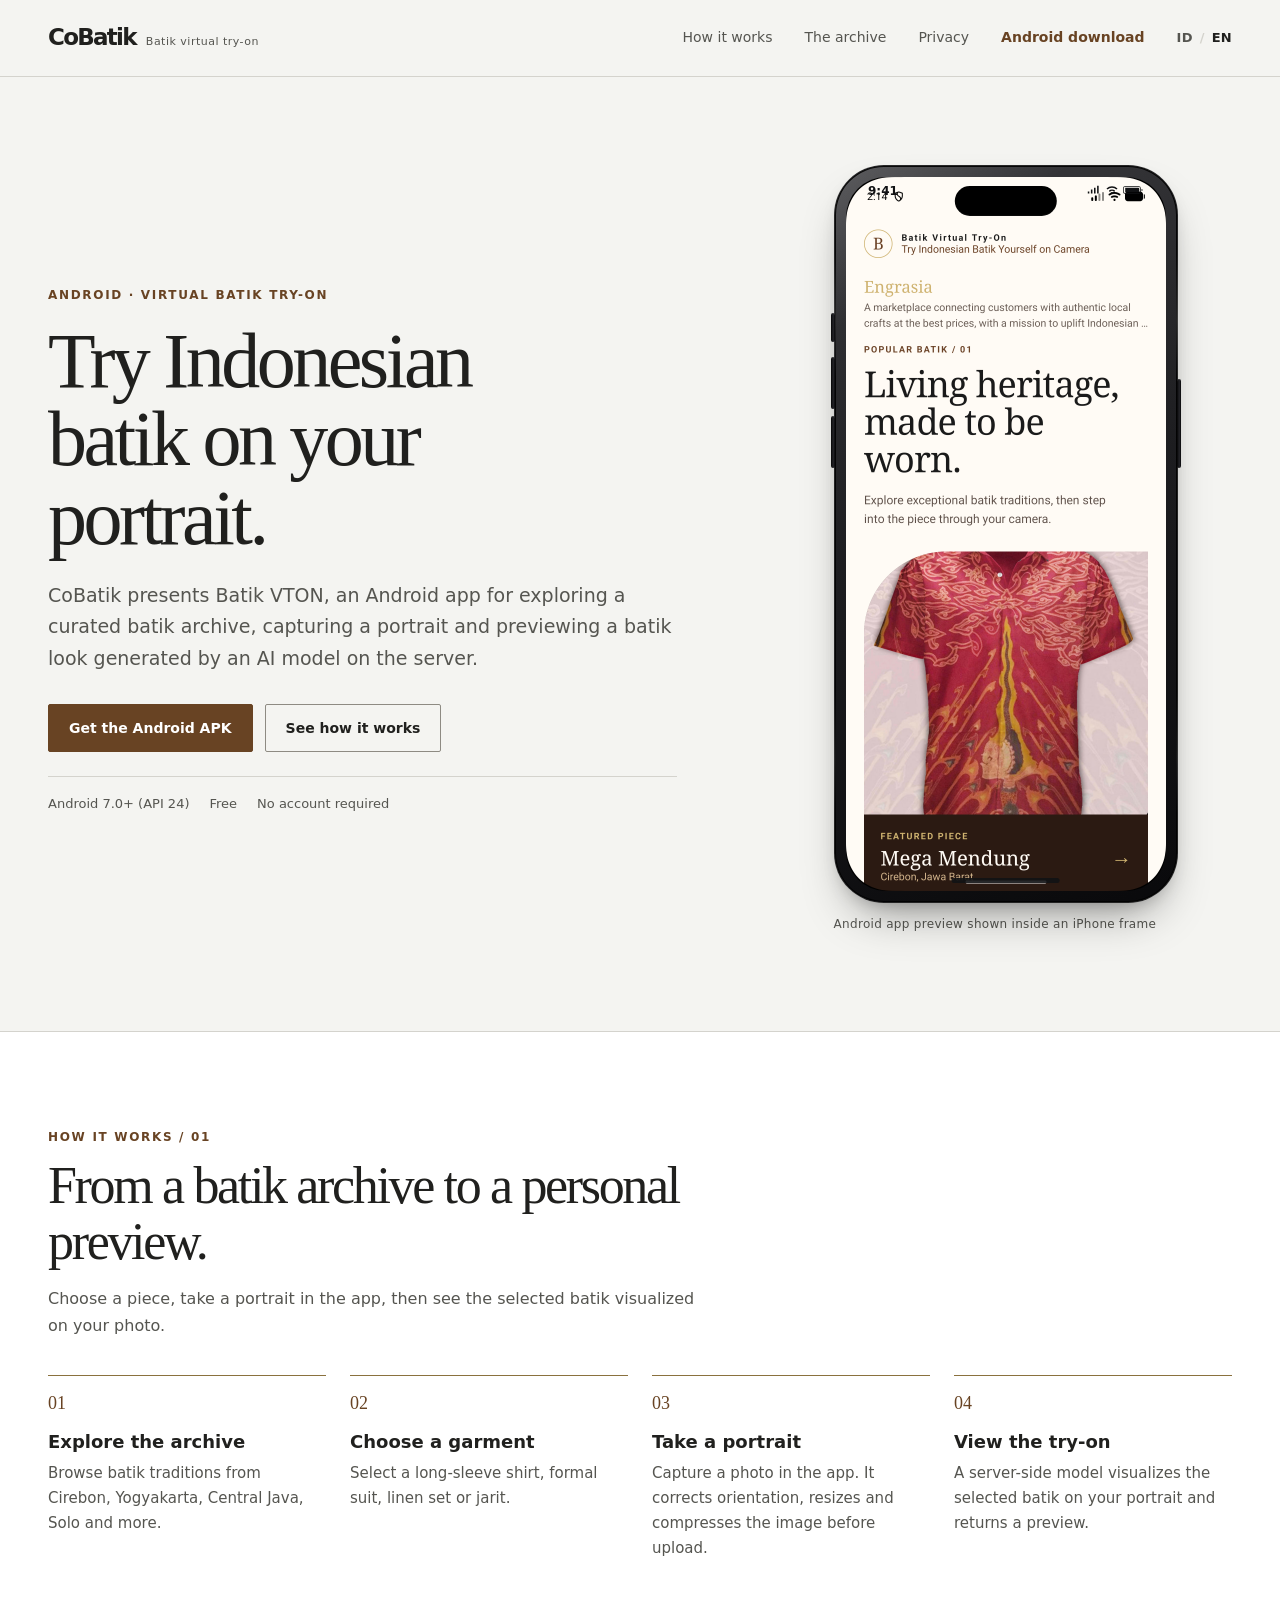
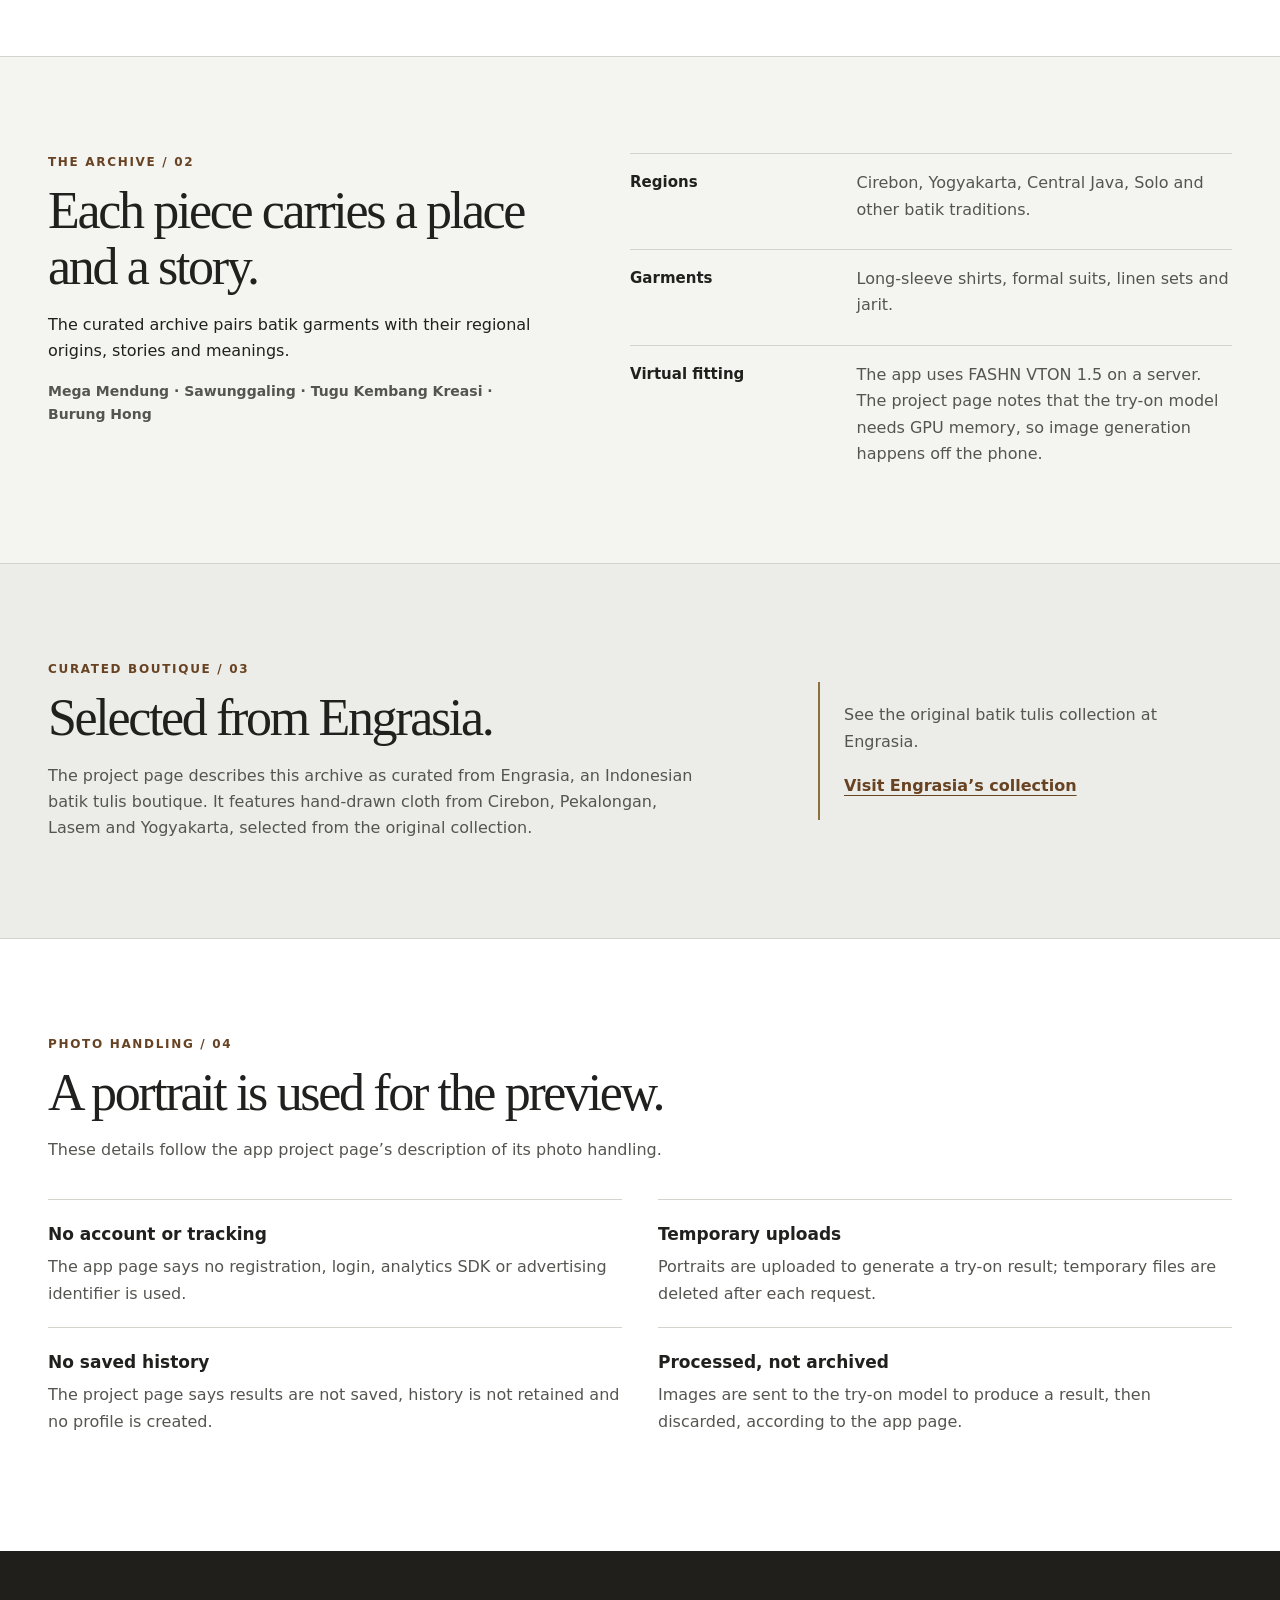
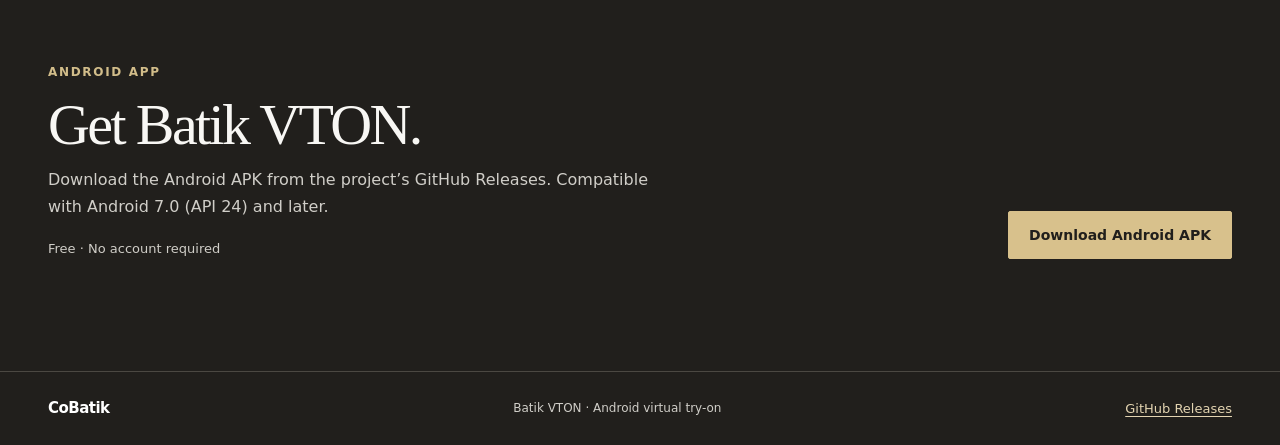
==== en/index.html @ 4b697bf9 "Add SEO foundation and bilingual pages, Bahasa Indonesia default - Bahasa Indonesia at / (default, x" ====
<!DOCTYPE html>
<html lang="en">
<head>
  <meta charset="utf-8">
  <meta name="viewport" content="width=device-width, initial-scale=1">
  <meta name="theme-color" content="#f4f4f1">
  <title>CoBatik — Virtual Batik Try-On for Android</title>
  <meta name="description" content="CoBatik presents Batik VTON, a free Android app for virtual batik try-on. Explore a curated Indonesian batik archive and preview a batik look on your portrait.">
  <meta name="robots" content="index, follow, max-image-preview:large">
  <link rel="canonical" href="https://cobatik.dream-team.works/en/">
  <link rel="alternate" hreflang="id" href="https://cobatik.dream-team.works/">
  <link rel="alternate" hreflang="en" href="https://cobatik.dream-team.works/en/">
  <link rel="alternate" hreflang="x-default" href="https://cobatik.dream-team.works/">
  <link rel="icon" type="image/svg+xml" href="/assets/favicon.svg">
  <link rel="icon" type="image/png" sizes="32x32" href="/assets/favicon-32.png">
  <link rel="apple-touch-icon" href="/assets/apple-touch-icon.png">
  <meta property="og:type" content="website">
  <meta property="og:site_name" content="CoBatik">
  <meta property="og:locale" content="en_US">
  <meta property="og:locale:alternate" content="id_ID">
  <meta property="og:url" content="https://cobatik.dream-team.works/en/">
  <meta property="og:title" content="CoBatik — Virtual Batik Try-On for Android">
  <meta property="og:description" content="CoBatik presents Batik VTON, a free Android app for virtual batik try-on. Explore a curated Indonesian batik archive and preview a batik look on your portrait.">
  <meta property="og:image" content="https://cobatik.dream-team.works/assets/og-cover.png">
  <meta property="og:image:width" content="1200">
  <meta property="og:image:height" content="630">
  <meta property="og:image:alt" content="CoBatik — virtual batik try-on for Android">
  <meta name="twitter:card" content="summary_large_image">
  <meta name="twitter:title" content="CoBatik — Virtual Batik Try-On for Android">
  <meta name="twitter:description" content="CoBatik presents Batik VTON, a free Android app for virtual batik try-on. Explore a curated Indonesian batik archive and preview a batik look on your portrait.">
  <meta name="twitter:image" content="https://cobatik.dream-team.works/assets/og-cover.png">
  <meta name="twitter:image:alt" content="CoBatik — virtual batik try-on for Android">
  <script type="application/ld+json">
  {
    "@context": "https://schema.org",
    "@graph": [
      {
        "@type": "WebSite",
        "@id": "https://cobatik.dream-team.works/#website",
        "url": "https://cobatik.dream-team.works/",
        "name": "CoBatik",
        "description": "CoBatik presents Batik VTON, an Android app for virtual batik try-on.",
        "inLanguage": "en"
      },
      {
        "@type": "MobileApplication",
        "@id": "https://cobatik.dream-team.works/#app",
        "name": "Batik VTON",
        "alternateName": "CoBatik",
        "description": "Free Android app for virtual batik try-on: explore a curated Indonesian batik archive, take a portrait and preview your look.",
        "operatingSystem": "Android 7.0+",
        "applicationCategory": "ShoppingApplication",
        "inLanguage": ["id", "en"],
        "downloadUrl": "https://github.com/DaniZakaria63/batik-vton-mobile/releases",
        "installUrl": "https://github.com/DaniZakaria63/batik-vton-mobile/releases",
        "sameAs": ["https://github.com/DaniZakaria63/batik-vton-mobile"],
        "screenshot": "https://cobatik.dream-team.works/assets/app-preview.png",
        "offers": { "@type": "Offer", "price": "0", "priceCurrency": "IDR" }
      }
    ]
  }
  </script>
  <style>
    :root {
      color-scheme: light;
      --paper: #f4f4f1;
      --surface: #ffffff;
      --soft: #ecece8;
      --ink: #20201e;
      --muted: #555550;
      --line: #d4d3cd;
      --brown: #684323;
      --brown-dark: #4c2d16;
      --gold: #8a713e;
      --night: #211f1c;
      --night-muted: #d0cec8;
      --content: 1200px;
      --gutter: clamp(20px, 4vw, 48px);
      --space-section: clamp(56px, 8vw, 96px);
      --ease: 180ms ease-out;
      --sans: system-ui, -apple-system, BlinkMacSystemFont, "Segoe UI", sans-serif;
      --display: "Iowan Old Style", "Palatino Linotype", "Book Antiqua", Georgia, serif;
      --device-frame-mid: #1d1d20;
      --device-screen: #f7f7f8;
      --device-system: #111214;
    }

    *, *::before, *::after { box-sizing: border-box; }
    html { scroll-behavior: smooth; scroll-padding-top: 88px; }
    body {
      margin: 0;
      color: var(--ink);
      background: var(--paper);
      font: 16px/1.65 var(--sans);
      -webkit-font-smoothing: antialiased;
      text-rendering: optimizeLegibility;
    }
    img { display: block; max-width: 100%; height: auto; }
    a { color: inherit; }
    button { color: inherit; font: inherit; }
    a:focus-visible, button:focus-visible {
      outline: 3px solid var(--gold);
      outline-offset: 4px;
    }
    ::selection { color: #fff; background: var(--brown); }
    .wrap { width: min(100% - (var(--gutter) * 2), var(--content)); margin-inline: auto; }
    .display { font-family: var(--display); font-weight: 500; letter-spacing: -.045em; }
    .eyebrow {
      margin: 0;
      color: var(--brown);
      font-size: 12px;
      font-weight: 700;
      letter-spacing: .14em;
      line-height: 1.5;
      text-transform: uppercase;
    }
    .skip-link {
      position: fixed;
      z-index: 100;
      top: 8px;
      left: 8px;
      padding: 12px 16px;
      transform: translateY(-150%);
      color: #fff;
      background: var(--ink);
    }
    .skip-link:focus { transform: translateY(0); }

    .site-header {
      position: sticky;
      z-index: 20;
      top: 0;
      border-bottom: 1px solid var(--line);
      background: var(--paper);
    }
    .header-inner {
      min-height: 76px;
      display: flex;
      align-items: center;
      justify-content: space-between;
      gap: 28px;
    }
    .brand {
      display: inline-flex;
      align-items: baseline;
      gap: 10px;
      color: var(--ink);
      text-decoration: none;
      white-space: nowrap;
    }
    .brand-name { font-size: 23px; font-weight: 720; letter-spacing: -.075em; }
    .brand-note { color: var(--muted); font-size: 11px; letter-spacing: .045em; }
    .header-right { display: flex; align-items: center; gap: clamp(18px, 2.5vw, 34px); }
    .header-actions { display: flex; align-items: center; gap: 16px; }
    .lang-switch {
      display: inline-flex;
      align-items: center;
      gap: 7px;
      font-size: 13px;
      font-weight: 650;
      letter-spacing: .02em;
    }
    .lang-switch a { color: var(--muted); text-decoration: none; transition: color var(--ease); }
    .lang-switch a:hover { color: var(--brown-dark); }
    .lang-switch a[aria-current="page"] { color: var(--ink); }
    .lang-switch .lang-sep { color: var(--line); }
    .site-nav { display: flex; align-items: center; gap: clamp(18px, 2.5vw, 34px); }
    .site-nav a {
      color: var(--muted);
      font-size: 14px;
      text-decoration: none;
      transition: color var(--ease);
    }
    .site-nav a:hover { color: var(--brown-dark); }
    .site-nav a.nav-download { color: var(--brown); font-weight: 700; }
    .menu-toggle {
      display: none;
      width: 44px;
      height: 44px;
      align-items: center;
      justify-content: center;
      border: 1px solid var(--line);
      background: transparent;
      cursor: pointer;
    }
    .menu-glyph { display: grid; gap: 5px; }
    .menu-glyph span { display: block; width: 20px; height: 2px; background: currentColor; }

    .hero { padding-block: clamp(48px, 7vw, 88px) var(--space-section); }
    .hero-grid {
      display: grid;
      grid-template-columns: minmax(0, 1fr) minmax(260px, .72fr);
      align-items: center;
      gap: clamp(48px, 8vw, 112px);
    }
    .hero-copy { max-width: 650px; }
    .hero h1 {
      max-width: 13ch;
      margin: 18px 0 22px;
      font-size: clamp(44px, 6.4vw, 78px);
      line-height: 1.01;
    }
    .hero-lead {
      max-width: 58ch;
      margin: 0;
      color: var(--muted);
      font-size: clamp(17px, 1.5vw, 19px);
      line-height: 1.65;
    }
    .hero-actions { display: flex; flex-wrap: wrap; gap: 12px; margin-top: 30px; }
    .button {
      min-height: 48px;
      display: inline-flex;
      align-items: center;
      justify-content: center;
      padding: 12px 20px;
      border: 1px solid var(--brown);
      border-radius: 2px;
      color: #fff;
      background: var(--brown);
      font-size: 14px;
      font-weight: 680;
      line-height: 1.3;
      text-align: center;
      text-decoration: none;
      transition: color var(--ease), background var(--ease), border-color var(--ease);
    }
    .button:hover { border-color: var(--brown-dark); background: var(--brown-dark); }
    .button-secondary { color: var(--ink); background: transparent; border-color: #8e8b83; }
    .button-secondary:hover { color: #fff; border-color: var(--ink); background: var(--ink); }
    .app-facts {
      display: flex;
      flex-wrap: wrap;
      gap: 8px 20px;
      margin: 24px 0 0;
      padding: 16px 0 0;
      border-top: 1px solid var(--line);
      color: var(--muted);
      font-size: 13px;
      list-style: none;
    }
    .app-facts li { white-space: nowrap; }
    .app-figure { width: min(100%, 344px); justify-self: center; margin: 0; }
    .preview-device {
      position: relative;
      isolation: isolate;
      width: min(100%, 344px);
      aspect-ratio: 344 / 738;
      margin-inline: auto;
      border-radius: clamp(38px, 13.5vw, 50px);
      background:
        linear-gradient(145deg, rgba(255,255,255,.18), transparent 17%),
        linear-gradient(160deg, #3a3a3d 0%, var(--device-frame-mid) 47%, #09090b 100%);
      box-shadow:
        inset 0 0 0 1px rgba(255,255,255,.13),
        inset 0 0 0 2px rgba(0,0,0,.9),
        0 24px 48px -18px rgba(0,0,0,.42),
        0 8px 20px -10px rgba(0,0,0,.28);
    }
    .preview-device::before,
    .preview-device::after {
      content: "";
      position: absolute;
      z-index: 2;
      top: 12%;
      bottom: 12%;
      width: 3px;
      border-radius: 3px;
      background: linear-gradient(to bottom, transparent, rgba(255,255,255,.13) 12%, transparent 22%, transparent 78%, rgba(255,255,255,.08) 90%, transparent);
      pointer-events: none;
    }
    .preview-device::before { left: -1px; }
    .preview-device::after { right: -1px; }
    .preview-hardware-button {
      position: absolute;
      z-index: 3;
      width: 4px;
      border-radius: 3px;
      background: linear-gradient(90deg, #050506, #242428 58%, #08080a);
      box-shadow: inset 0 1px rgba(255,255,255,.08);
    }
    .preview-hardware-button.silent { left: -3px; top: 20%; height: 4%; }
    .preview-hardware-button.volume-up { left: -3px; top: 26%; height: 7.1%; }
    .preview-hardware-button.volume-down { left: -3px; top: 34%; height: 7.1%; }
    .preview-hardware-button.power { right: -3px; top: 29%; height: 12%; }
    .preview-device-screen {
      position: absolute;
      inset: 1.626% 3.488%;
      overflow: hidden;
      border-radius: clamp(30px, 11vw, 40px);
      background: var(--device-screen);
    }
    .preview-device-screen img { display: block; width: 100%; max-width: none; height: auto; }
    .preview-status-bar {
      position: absolute;
      z-index: 4;
      top: 0;
      left: 7%;
      right: 7%;
      display: flex;
      align-items: flex-start;
      justify-content: space-between;
      padding-top: 2.5%;
      color: var(--device-system);
      font-size: 12px;
      font-weight: 650;
      line-height: 1;
      pointer-events: none;
    }
    .preview-status-icons { display: inline-flex; align-items: center; gap: 4px; }
    .preview-status-icons svg { display: block; width: 14px; height: 10px; fill: currentColor; }
    .preview-status-icons .battery { width: 20px; }
    .preview-dynamic-island {
      position: absolute;
      z-index: 5;
      top: 1.2%;
      left: 50%;
      width: 32%;
      height: 4.2%;
      transform: translateX(-50%);
      border-radius: 999px;
      background: #000;
      box-shadow: inset 0 -1px 1px rgba(255,255,255,.05);
      pointer-events: none;
    }
    .preview-home-indicator {
      position: absolute;
      z-index: 5;
      left: 50%;
      bottom: 1.1%;
      width: 34%;
      height: 5px;
      transform: translateX(-50%);
      border-radius: 999px;
      background: var(--device-system);
      opacity: .9;
      pointer-events: none;
    }
    .app-figure figcaption { margin-top: 12px; color: var(--muted); font-size: 12px; letter-spacing: .025em; }

    .section { padding-block: var(--space-section); border-top: 1px solid var(--line); }
    .section-surface { background: var(--surface); }
    .section-soft { background: var(--soft); }
    .section-heading { max-width: 720px; margin-bottom: 36px; }
    .section-heading h2 {
      margin: 12px 0 0;
      font-size: clamp(32px, 4.5vw, 52px);
      line-height: 1.08;
    }
    .section-heading > p:last-child { max-width: 64ch; margin: 16px 0 0; color: var(--muted); }

    .steps {
      display: grid;
      grid-template-columns: repeat(4, minmax(0, 1fr));
      gap: 24px;
      margin: 0;
      padding: 0;
      list-style: none;
    }
    .step { min-width: 0; padding-top: 18px; border-top: 1px solid var(--gold); }
    .step-number { display: block; color: var(--brown); font: 500 18px/1 var(--display); }
    .step h3 { margin: 18px 0 8px; font-size: 18px; line-height: 1.3; }
    .step p { margin: 0; color: var(--muted); font-size: 15px; }

    .archive-layout {
      display: grid;
      grid-template-columns: minmax(0, .9fr) minmax(0, 1.1fr);
      gap: clamp(36px, 7vw, 96px);
      align-items: start;
    }
    .archive-layout .section-heading { margin: 0; }
    .archive-details { display: grid; gap: 26px; }
    .detail-row {
      display: grid;
      grid-template-columns: minmax(120px, .55fr) minmax(0, 1fr);
      gap: 20px;
      padding-top: 16px;
      border-top: 1px solid var(--line);
    }
    .detail-row h3 { margin: 0; font-size: 15px; }
    .detail-row p { margin: 0; color: var(--muted); }
    .motif-list { margin-top: 24px; color: var(--brown-dark); font-size: 14px; font-weight: 650; }

    .process-band {
      display: grid;
      grid-template-columns: minmax(180px, .55fr) minmax(0, 1.45fr);
      gap: clamp(24px, 6vw, 80px);
      align-items: start;
      padding-block: 32px;
      border-top: 1px solid var(--line);
      border-bottom: 1px solid var(--line);
    }
    .process-band h2 { margin: 0; font-size: clamp(24px, 3vw, 34px); line-height: 1.15; }
    .process-band p { max-width: 66ch; margin: 0; color: var(--muted); }
    .process-band strong { color: var(--ink); }

    .merchant-layout {
      display: grid;
      grid-template-columns: minmax(0, 1fr) minmax(220px, .62fr);
      gap: clamp(40px, 8vw, 110px);
      align-items: center;
    }
    .merchant-layout .section-heading { margin: 0; }
    .merchant-note {
      padding: 20px 0 20px 24px;
      border-left: 2px solid var(--gold);
    }
    .merchant-note p { margin: 0; color: var(--muted); }
    .merchant-note a { display: inline-block; margin-top: 18px; color: var(--brown); font-weight: 700; text-underline-offset: 4px; }

    .privacy-grid {
      display: grid;
      grid-template-columns: repeat(2, minmax(0, 1fr));
      gap: 0 36px;
      margin: 0;
    }
    .privacy-item { padding: 20px 0; border-top: 1px solid var(--line); }
    .privacy-item h3 { margin: 0 0 6px; font-size: 17px; }
    .privacy-item p { margin: 0; color: var(--muted); }

    .download {
      padding-block: clamp(64px, 9vw, 112px);
      color: #f8f7f4;
      background: var(--night);
    }
    .download-inner { display: grid; grid-template-columns: minmax(0, 1fr) auto; align-items: end; gap: 40px; }
    .download .eyebrow { color: #d2bd8a; }
    .download h2 { max-width: 14ch; margin: 14px 0 12px; font-size: clamp(36px, 5vw, 58px); line-height: 1.04; }
    .download p { max-width: 60ch; margin: 0; color: var(--night-muted); }
    .download .button { min-width: 190px; color: var(--night); border-color: #d8c18c; background: #d8c18c; }
    .download .button:hover { color: var(--night); border-color: #efe1bf; background: #efe1bf; }
    .download-meta { margin-top: 18px !important; font-size: 13px; }

    .site-footer { padding-block: 24px; background: var(--night); border-top: 1px solid #4b4842; color: var(--night-muted); }
    .footer-inner { display: flex; flex-wrap: wrap; align-items: center; justify-content: space-between; gap: 16px 24px; }
    .footer-brand { color: #fff; font-size: 15px; font-weight: 700; letter-spacing: -.035em; }
    .footer-inner p { margin: 0; font-size: 12px; }
    .footer-inner a { color: #e3d4b1; font-size: 13px; text-underline-offset: 3px; }

    @media (max-width: 900px) {
      .hero-grid { grid-template-columns: minmax(0, 1fr) minmax(230px, .68fr); gap: 40px; }
      .steps { grid-template-columns: repeat(2, minmax(0, 1fr)); row-gap: 32px; }
    }
    @media (max-width: 700px) {
      .header-inner { min-height: 68px; }
      .menu-toggle { display: inline-flex; }
      .site-nav {
        position: absolute;
        top: 100%;
        left: 0;
        right: 0;
        display: none;
        align-items: stretch;
        gap: 0;
        padding: 8px var(--gutter) 18px;
        border-bottom: 1px solid var(--line);
        background: var(--paper);
      }
      .site-nav.is-open { display: flex; flex-direction: column; }
      .site-nav a { min-height: 48px; display: flex; align-items: center; border-top: 1px solid var(--line); }
      .site-nav a.nav-download { border-top: 0; }
      .hero-grid { grid-template-columns: 1fr; gap: 40px; }
      .hero-copy { max-width: 620px; }
      .app-figure { width: min(100%, 320px); }
      .archive-layout, .merchant-layout { grid-template-columns: 1fr; gap: 32px; }
      .process-band { grid-template-columns: 1fr; gap: 12px; }
      .download-inner { grid-template-columns: 1fr; align-items: start; gap: 28px; }
    }
    @media (max-width: 540px) {
      .brand-note { display: none; }
      .hero h1 { max-width: 11ch; font-size: clamp(42px, 12vw, 58px); }
      .hero-actions { align-items: stretch; flex-direction: column; }
      .hero-actions .button { width: 100%; }
      .steps, .privacy-grid { grid-template-columns: 1fr; }
      .detail-row { grid-template-columns: 1fr; gap: 6px; }
      .merchant-note { padding-left: 18px; }
      .footer-inner { align-items: flex-start; flex-direction: column; }
    }
    @media (prefers-reduced-motion: reduce) {
      *, *::before, *::after { scroll-behavior: auto !important; transition-duration: .01ms !important; animation-duration: .01ms !important; animation-iteration-count: 1 !important; }
    }
  </style>
</head>
<body>
  <a class="skip-link" href="#main">Skip to content</a>
  <header class="site-header">
    <div class="wrap header-inner">
      <a class="brand" href="#top" aria-label="CoBatik home">
        <span class="brand-name">CoBatik</span>
        <span class="brand-note">Batik virtual try-on</span>
      </a>
      <div class="header-right">
        <nav class="site-nav" id="site-nav" aria-label="Main navigation">
          <a href="#how">How it works</a>
          <a href="#archive">The archive</a>
          <a href="#privacy">Privacy</a>
          <a class="nav-download" href="#download">Android download</a>
        </nav>
        <div class="header-actions">
          <div class="lang-switch" role="group" aria-label="Language">
            <a href="/" hreflang="id" lang="id">ID</a>
            <span class="lang-sep" aria-hidden="true">/</span>
            <a href="/en/" hreflang="en" lang="en" aria-current="page">EN</a>
          </div>
          <button class="menu-toggle" type="button" aria-label="Open navigation" aria-expanded="false" aria-controls="site-nav">
            <span class="menu-glyph" aria-hidden="true"><span></span><span></span><span></span></span>
          </button>
        </div>
      </div>
    </div>
  </header>

  <main id="main">
    <section class="hero" id="top" aria-labelledby="hero-title">
      <div class="wrap hero-grid">
        <div class="hero-copy">
          <p class="eyebrow">Android · Virtual batik try-on</p>
          <h1 class="display" id="hero-title">Try Indonesian batik on your portrait.</h1>
          <p class="hero-lead">CoBatik presents Batik VTON, an Android app for exploring a curated batik archive, capturing a portrait and previewing a batik look generated by an AI model on the server.</p>
          <div class="hero-actions">
            <a class="button" href="#download">Get the Android APK</a>
            <a class="button button-secondary" href="#how">See how it works</a>
          </div>
          <ul class="app-facts" aria-label="App details">
            <li>Android 7.0+ (API 24)</li>
            <li>Free</li>
            <li>No account required</li>
          </ul>
        </div>
        <figure class="app-figure">
          <div class="preview-device" role="img" aria-label="Batik VTON Android app preview displayed inside an iPhone mockup">
            <span class="preview-hardware-button silent" aria-hidden="true"></span>
            <span class="preview-hardware-button volume-up" aria-hidden="true"></span>
            <span class="preview-hardware-button volume-down" aria-hidden="true"></span>
            <span class="preview-hardware-button power" aria-hidden="true"></span>
            <div class="preview-device-screen">
              <img src="/assets/app-preview.png" width="1280" height="2856" alt="Batik VTON Android app preview for virtual batik try-on" fetchpriority="high" decoding="async">
              <div class="preview-status-bar" aria-hidden="true">
                <span>9:41</span>
                <span class="preview-status-icons">
                  <svg viewBox="0 0 18 12"><path d="M1 10.5h2V8H1v2.5Zm4 0h2V5.5H5v5Zm4 0h2V3H9v7.5Zm4 0h2V.5h-2v10Z"/></svg>
                  <svg viewBox="0 0 18 12"><path d="M9 11.2 7.2 9.4a2.55 2.55 0 0 1 3.6 0L9 11.2Zm4.1-4.1-1.35 1.35a3.9 3.9 0 0 0-5.5 0L4.9 7.1a5.8 5.8 0 0 1 8.2 0Zm3-3-1.35 1.35a8.15 8.15 0 0 0-11.5 0L1.9 4.1a10.05 10.05 0 0 1 14.2 0Z"/></svg>
                  <svg class="battery" viewBox="0 0 27 12"><path fill-rule="evenodd" d="M2.5 1h19A2.5 2.5 0 0 1 24 3.5v5a2.5 2.5 0 0 1-2.5 2.5h-19A2.5 2.5 0 0 1 0 8.5v-5A2.5 2.5 0 0 1 2.5 1Zm0 1A1.5 1.5 0 0 0 1 3.5v5A1.5 1.5 0 0 0 2.5 10h19A1.5 1.5 0 0 0 23 8.5v-5A1.5 1.5 0 0 0 21.5 2h-19Zm.5 1h17.5A1.5 1.5 0 0 1 22 4.5v3A1.5 1.5 0 0 1 20.5 9H3V3Zm22 1.5a1.5 1.5 0 0 1 0 3v-3Z"/></svg>
                </span>
              </div>
              <div class="preview-dynamic-island" aria-hidden="true"></div>
              <div class="preview-home-indicator" aria-hidden="true"></div>
            </div>
          </div>
          <figcaption>Android app preview shown inside an iPhone frame</figcaption>
        </figure>
      </div>
    </section>

    <section class="section section-surface" id="how" aria-labelledby="how-title">
      <div class="wrap">
        <div class="section-heading">
          <p class="eyebrow">How it works / 01</p>
          <h2 class="display" id="how-title">From a batik archive to a personal preview.</h2>
          <p>Choose a piece, take a portrait in the app, then see the selected batik visualized on your photo.</p>
        </div>
        <ol class="steps">
          <li class="step">
            <span class="step-number">01</span>
            <h3>Explore the archive</h3>
            <p>Browse batik traditions from Cirebon, Yogyakarta, Central Java, Solo and more.</p>
          </li>
          <li class="step">
            <span class="step-number">02</span>
            <h3>Choose a garment</h3>
            <p>Select a long-sleeve shirt, formal suit, linen set or jarit.</p>
          </li>
          <li class="step">
            <span class="step-number">03</span>
            <h3>Take a portrait</h3>
            <p>Capture a photo in the app. It corrects orientation, resizes and compresses the image before upload.</p>
          </li>
          <li class="step">
            <span class="step-number">04</span>
            <h3>View the try-on</h3>
            <p>A server-side model visualizes the selected batik on your portrait and returns a preview.</p>
          </li>
        </ol>
      </div>
    </section>

    <section class="section" id="archive" aria-labelledby="archive-title">
      <div class="wrap archive-layout">
        <div class="section-heading">
          <p class="eyebrow">The archive / 02</p>
          <h2 class="display" id="archive-title">Each piece carries a place and a story.</h2>
          <p>The curated archive pairs batik garments with their regional origins, stories and meanings.</p>
          <p class="motif-list">Mega Mendung · Sawunggaling · Tugu Kembang Kreasi · Burung Hong</p>
        </div>
        <div class="archive-details">
          <div class="detail-row">
            <h3>Regions</h3>
            <p>Cirebon, Yogyakarta, Central Java, Solo and other batik traditions.</p>
          </div>
          <div class="detail-row">
            <h3>Garments</h3>
            <p>Long-sleeve shirts, formal suits, linen sets and jarit.</p>
          </div>
          <div class="detail-row">
            <h3>Virtual fitting</h3>
            <p>The app uses FASHN VTON 1.5 on a server. The project page notes that the try-on model needs GPU memory, so image generation happens off the phone.</p>
          </div>
        </div>
      </div>
    </section>

    <section class="section section-soft" id="boutique" aria-labelledby="boutique-title">
      <div class="wrap merchant-layout">
        <div class="section-heading">
          <p class="eyebrow">Curated boutique / 03</p>
          <h2 class="display" id="boutique-title">Selected from Engrasia.</h2>
          <p>The project page describes this archive as curated from Engrasia, an Indonesian batik tulis boutique. It features hand-drawn cloth from Cirebon, Pekalongan, Lasem and Yogyakarta, selected from the original collection.</p>
        </div>
        <div class="merchant-note">
          <p>See the original batik tulis collection at Engrasia.</p>
          <a href="https://engrasia.com/collections/kain-batik-tulis" target="_blank" rel="noopener noreferrer">Visit Engrasia’s collection</a>
        </div>
      </div>
    </section>

    <section class="section section-surface" id="privacy" aria-labelledby="privacy-title">
      <div class="wrap">
        <div class="section-heading">
          <p class="eyebrow">Photo handling / 04</p>
          <h2 class="display" id="privacy-title">A portrait is used for the preview.</h2>
          <p>These details follow the app project page’s description of its photo handling.</p>
        </div>
        <div class="privacy-grid">
          <article class="privacy-item">
            <h3>No account or tracking</h3>
            <p>The app page says no registration, login, analytics SDK or advertising identifier is used.</p>
          </article>
          <article class="privacy-item">
            <h3>Temporary uploads</h3>
            <p>Portraits are uploaded to generate a try-on result; temporary files are deleted after each request.</p>
          </article>
          <article class="privacy-item">
            <h3>No saved history</h3>
            <p>The project page says results are not saved, history is not retained and no profile is created.</p>
          </article>
          <article class="privacy-item">
            <h3>Processed, not archived</h3>
            <p>Images are sent to the try-on model to produce a result, then discarded, according to the app page.</p>
          </article>
        </div>
      </div>
    </section>

    <section class="download" id="download" aria-labelledby="download-title">
      <div class="wrap download-inner">
        <div>
          <p class="eyebrow">Android app</p>
          <h2 class="display" id="download-title">Get Batik VTON.</h2>
          <p>Download the Android APK from the project’s GitHub Releases. Compatible with Android 7.0 (API 24) and later.</p>
          <p class="download-meta">Free · No account required</p>
        </div>
        <a class="button" href="https://github.com/DaniZakaria63/batik-vton-mobile/releases" target="_blank" rel="noopener noreferrer">Download Android APK</a>
      </div>
    </section>
  </main>

  <footer class="site-footer">
    <div class="wrap footer-inner">
      <span class="footer-brand">CoBatik</span>
      <p>Batik VTON · Android virtual try-on</p>
      <a href="https://github.com/DaniZakaria63/batik-vton-mobile/releases" target="_blank" rel="noopener noreferrer">GitHub Releases</a>
    </div>
  </footer>

  <script>
    const menuButton = document.querySelector(".menu-toggle");
    const siteNav = document.querySelector(".site-nav");

    menuButton.addEventListener("click", () => {
      const isOpen = menuButton.getAttribute("aria-expanded") !== "true";
      menuButton.setAttribute("aria-expanded", String(isOpen));
      menuButton.setAttribute("aria-label", isOpen ? "Close navigation" : "Open navigation");
      siteNav.classList.toggle("is-open", isOpen);
    });

    siteNav.querySelectorAll("a").forEach((link) => {
      link.addEventListener("click", () => {
        siteNav.classList.remove("is-open");
        menuButton.setAttribute("aria-expanded", "false");
        menuButton.setAttribute("aria-label", "Open navigation");
      });
    });
  </script>
</body>
</html>
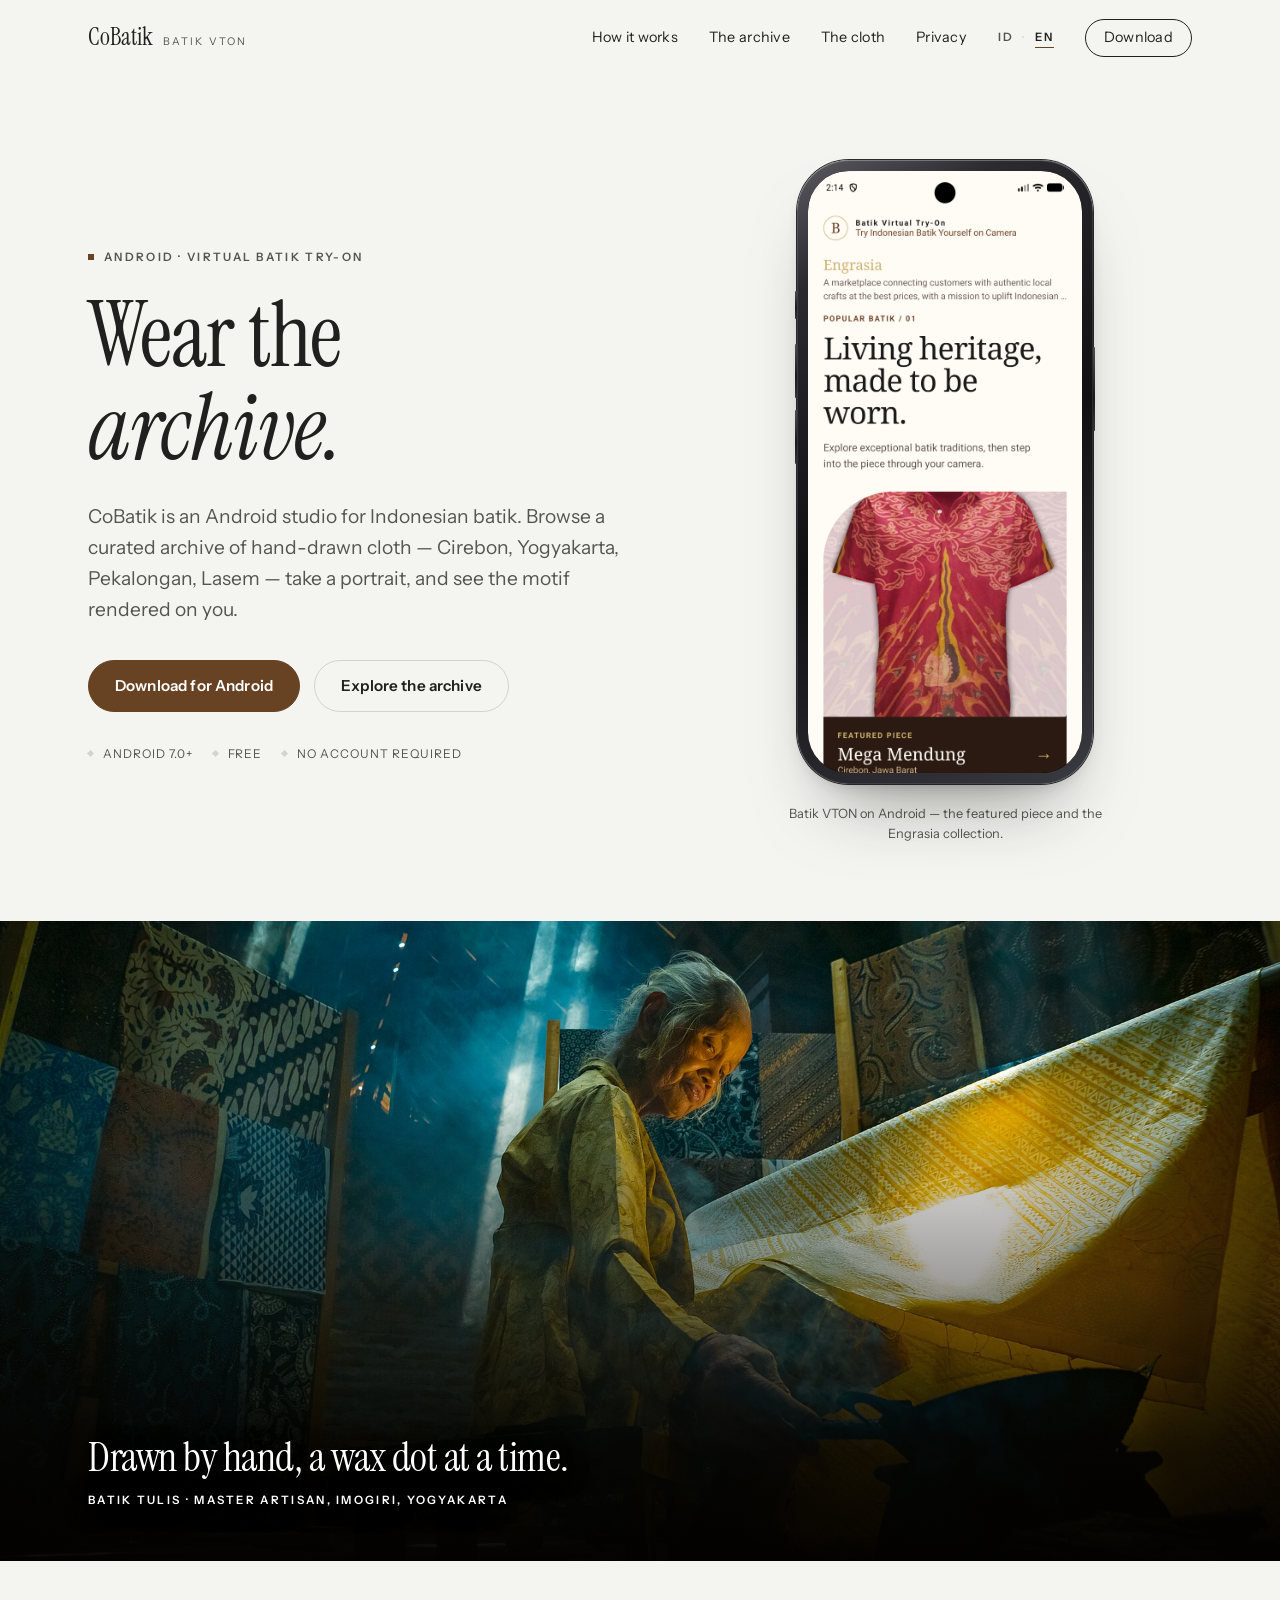
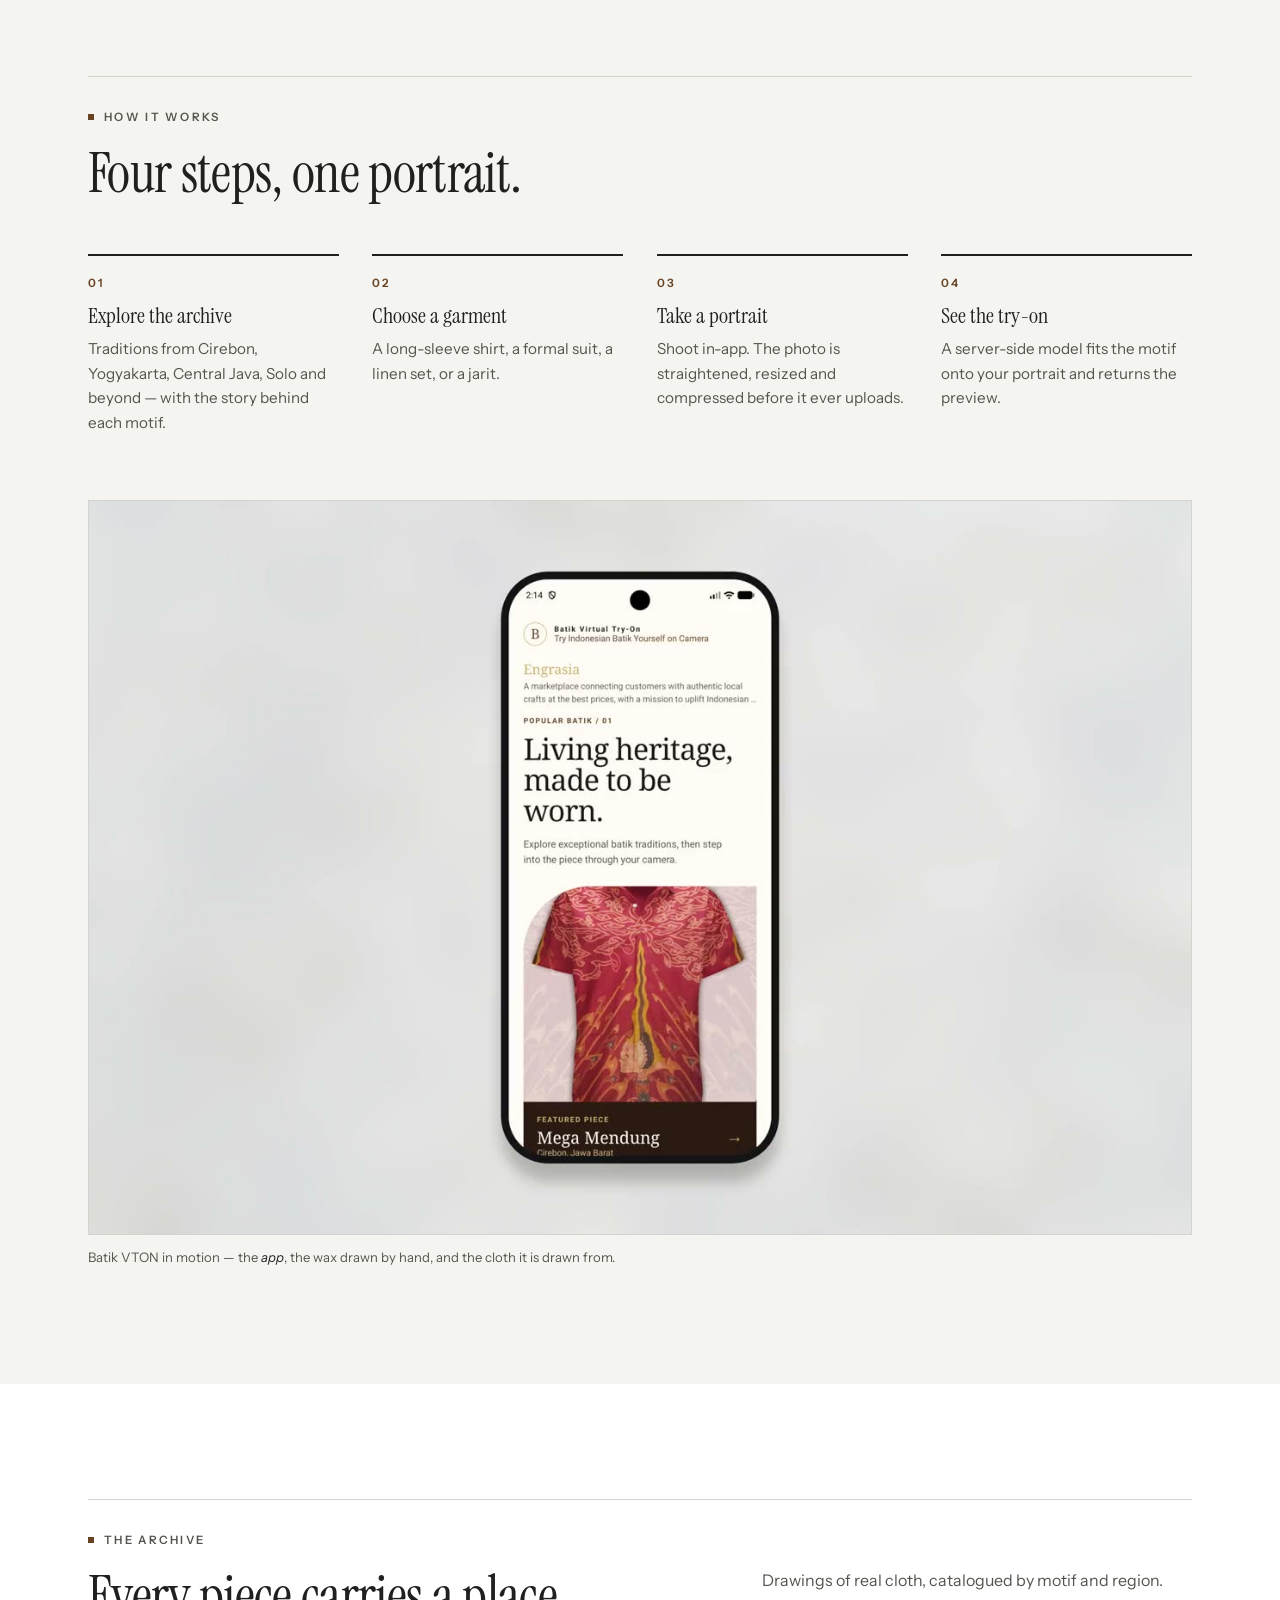
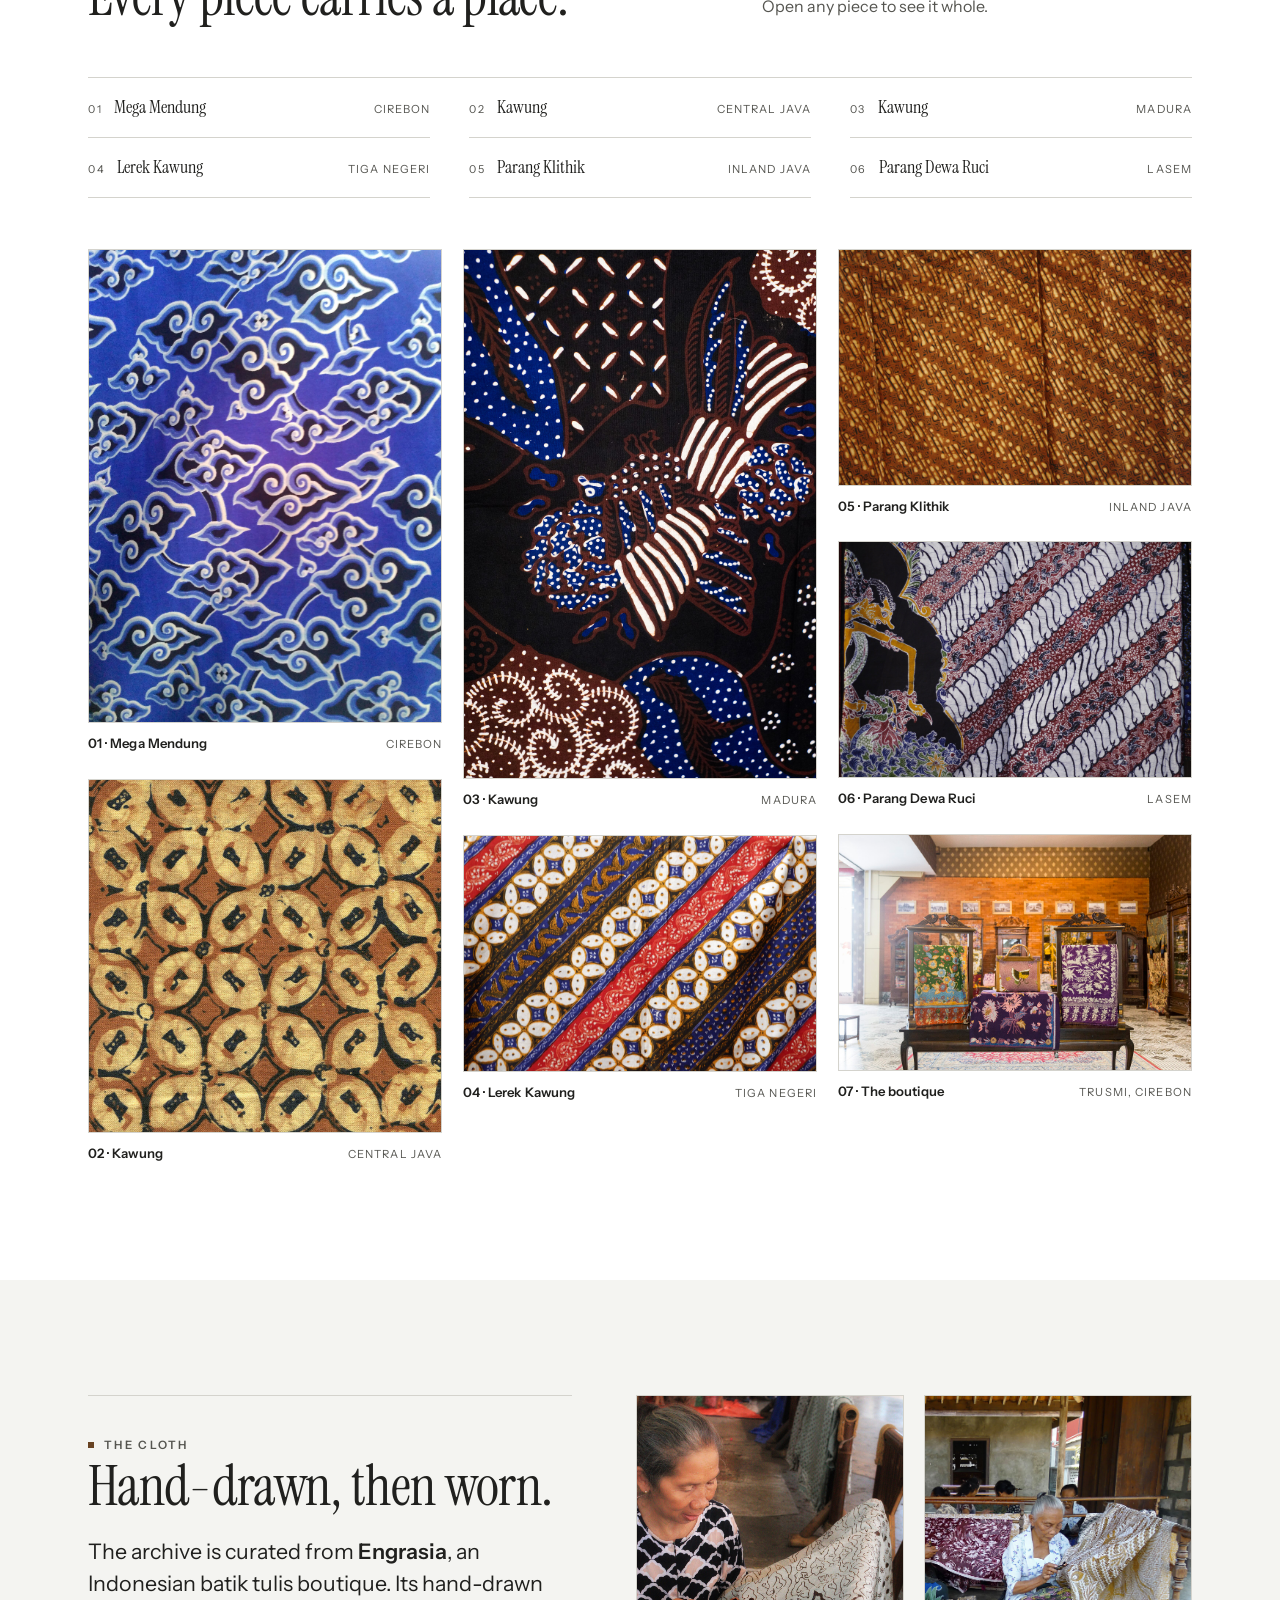
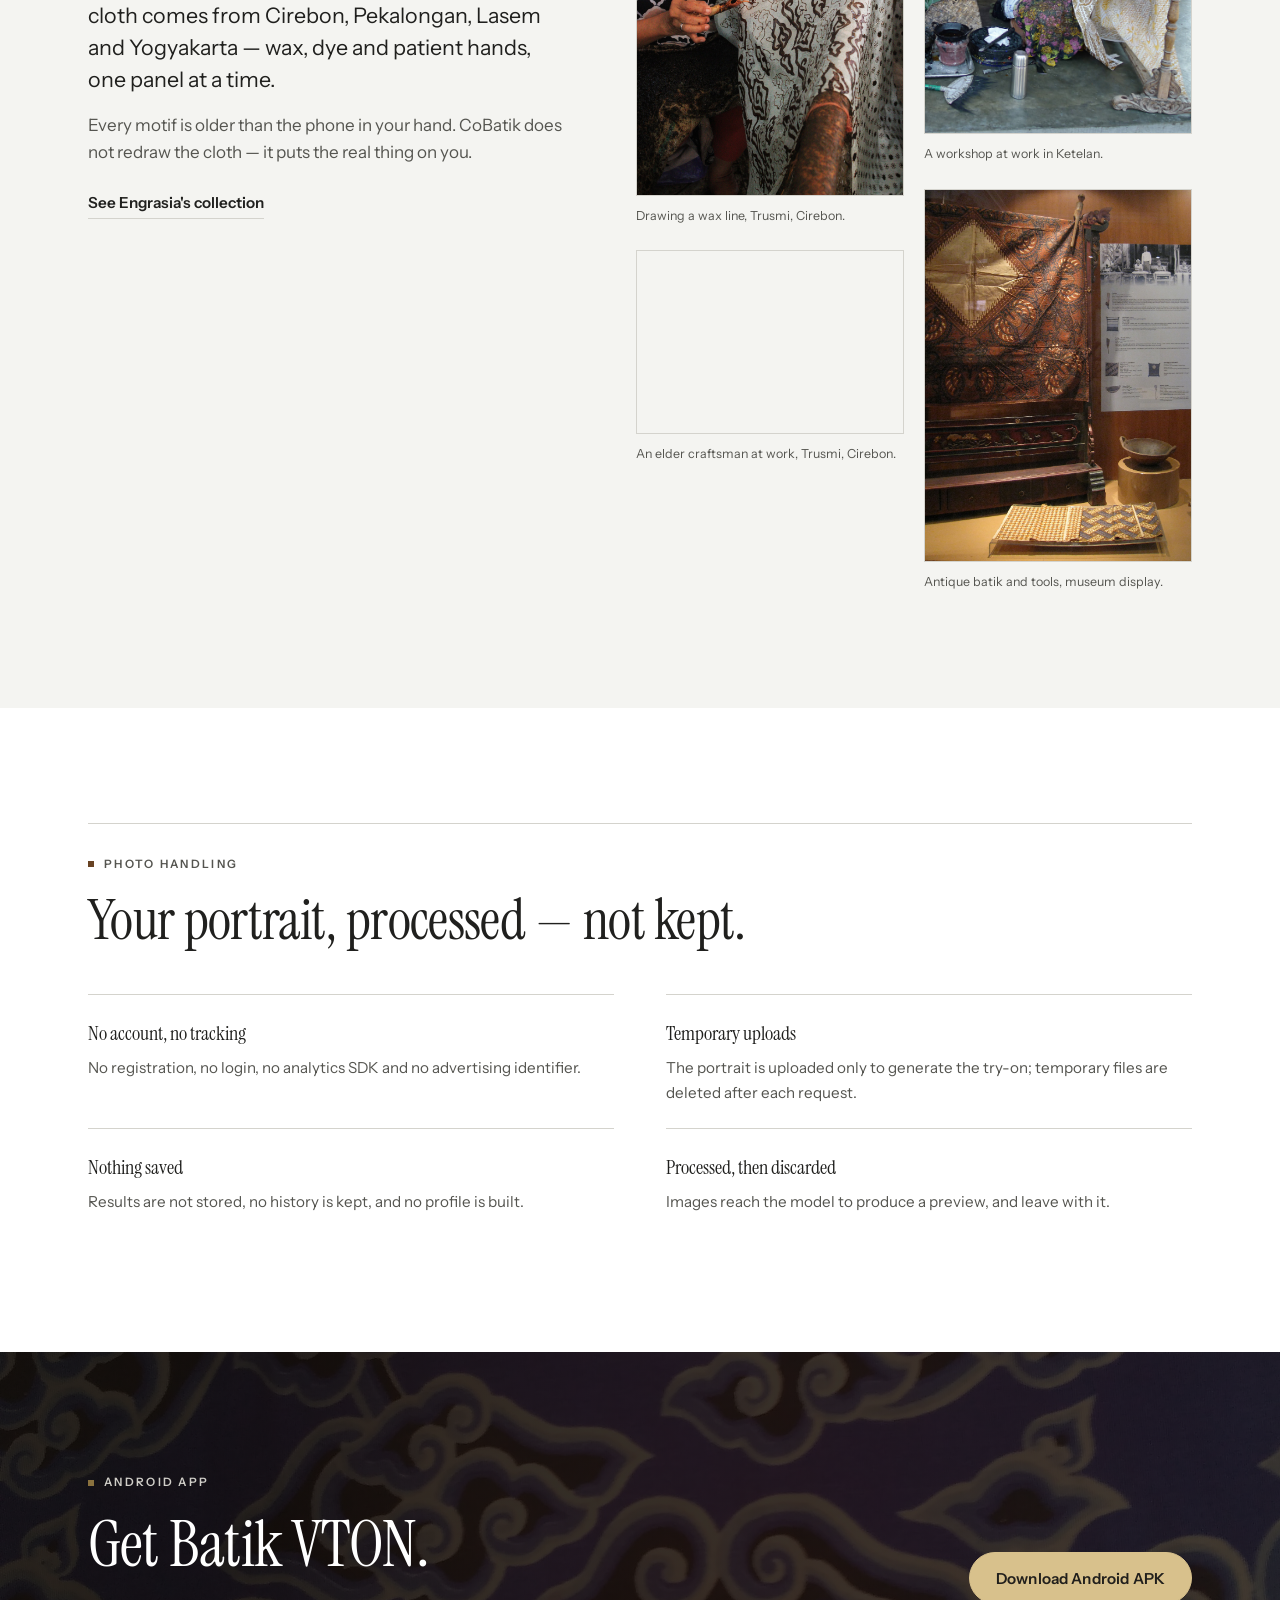
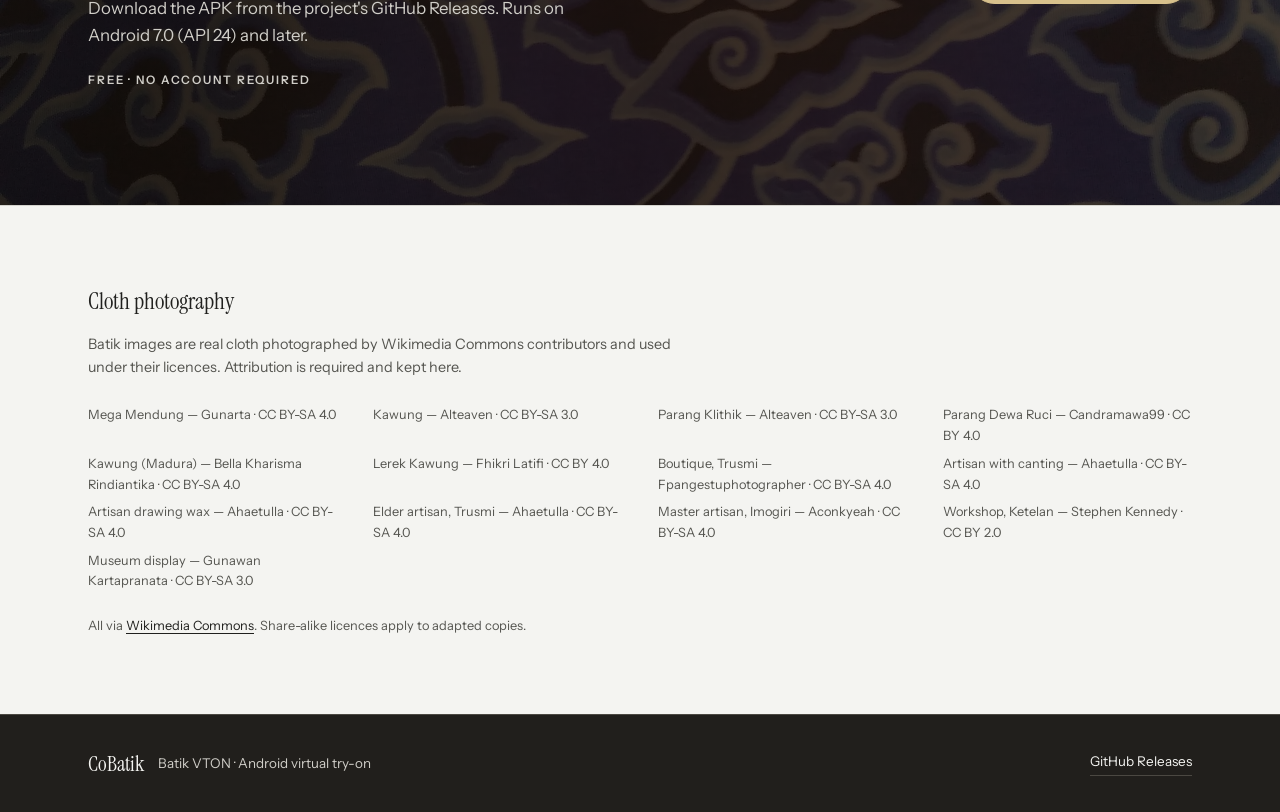
==== commit c1bf6568: "Adopt open-design visual system for both language pages - New styles.css with Instrument Serif/Sans " ====
--- a/en/index.html
+++ b/en/index.html
@@ -1,695 +1,508 @@
 <!DOCTYPE html>
 <html lang="en">
 <head>
-  <meta charset="utf-8">
-  <meta name="viewport" content="width=device-width, initial-scale=1">
-  <meta name="theme-color" content="#f4f4f1">
-  <title>CoBatik — Virtual Batik Try-On for Android</title>
-  <meta name="description" content="CoBatik presents Batik VTON, a free Android app for virtual batik try-on. Explore a curated Indonesian batik archive and preview a batik look on your portrait.">
-  <meta name="robots" content="index, follow, max-image-preview:large">
-  <link rel="canonical" href="https://cobatik.dream-team.works/en/">
-  <link rel="alternate" hreflang="id" href="https://cobatik.dream-team.works/">
-  <link rel="alternate" hreflang="en" href="https://cobatik.dream-team.works/en/">
-  <link rel="alternate" hreflang="x-default" href="https://cobatik.dream-team.works/">
-  <link rel="icon" type="image/svg+xml" href="/assets/favicon.svg">
-  <link rel="icon" type="image/png" sizes="32x32" href="/assets/favicon-32.png">
-  <link rel="apple-touch-icon" href="/assets/apple-touch-icon.png">
-  <meta property="og:type" content="website">
-  <meta property="og:site_name" content="CoBatik">
-  <meta property="og:locale" content="en_US">
-  <meta property="og:locale:alternate" content="id_ID">
-  <meta property="og:url" content="https://cobatik.dream-team.works/en/">
-  <meta property="og:title" content="CoBatik — Virtual Batik Try-On for Android">
-  <meta property="og:description" content="CoBatik presents Batik VTON, a free Android app for virtual batik try-on. Explore a curated Indonesian batik archive and preview a batik look on your portrait.">
-  <meta property="og:image" content="https://cobatik.dream-team.works/assets/og-cover.png">
-  <meta property="og:image:width" content="1200">
-  <meta property="og:image:height" content="630">
-  <meta property="og:image:alt" content="CoBatik — virtual batik try-on for Android">
-  <meta name="twitter:card" content="summary_large_image">
-  <meta name="twitter:title" content="CoBatik — Virtual Batik Try-On for Android">
-  <meta name="twitter:description" content="CoBatik presents Batik VTON, a free Android app for virtual batik try-on. Explore a curated Indonesian batik archive and preview a batik look on your portrait.">
-  <meta name="twitter:image" content="https://cobatik.dream-team.works/assets/og-cover.png">
-  <meta name="twitter:image:alt" content="CoBatik — virtual batik try-on for Android">
-  <script type="application/ld+json">
-  {
-    "@context": "https://schema.org",
-    "@graph": [
-      {
-        "@type": "WebSite",
-        "@id": "https://cobatik.dream-team.works/#website",
-        "url": "https://cobatik.dream-team.works/",
-        "name": "CoBatik",
-        "description": "CoBatik presents Batik VTON, an Android app for virtual batik try-on.",
-        "inLanguage": "en"
-      },
-      {
-        "@type": "MobileApplication",
-        "@id": "https://cobatik.dream-team.works/#app",
-        "name": "Batik VTON",
-        "alternateName": "CoBatik",
-        "description": "Free Android app for virtual batik try-on: explore a curated Indonesian batik archive, take a portrait and preview your look.",
-        "operatingSystem": "Android 7.0+",
-        "applicationCategory": "ShoppingApplication",
-        "inLanguage": ["id", "en"],
-        "downloadUrl": "https://github.com/DaniZakaria63/batik-vton-mobile/releases",
-        "installUrl": "https://github.com/DaniZakaria63/batik-vton-mobile/releases",
-        "sameAs": ["https://github.com/DaniZakaria63/batik-vton-mobile"],
-        "screenshot": "https://cobatik.dream-team.works/assets/app-preview.png",
-        "offers": { "@type": "Offer", "price": "0", "priceCurrency": "IDR" }
-      }
-    ]
-  }
-  </script>
-  <style>
-    :root {
-      color-scheme: light;
-      --paper: #f4f4f1;
-      --surface: #ffffff;
-      --soft: #ecece8;
-      --ink: #20201e;
-      --muted: #555550;
-      --line: #d4d3cd;
-      --brown: #684323;
-      --brown-dark: #4c2d16;
-      --gold: #8a713e;
-      --night: #211f1c;
-      --night-muted: #d0cec8;
-      --content: 1200px;
-      --gutter: clamp(20px, 4vw, 48px);
-      --space-section: clamp(56px, 8vw, 96px);
-      --ease: 180ms ease-out;
-      --sans: system-ui, -apple-system, BlinkMacSystemFont, "Segoe UI", sans-serif;
-      --display: "Iowan Old Style", "Palatino Linotype", "Book Antiqua", Georgia, serif;
-      --device-frame-mid: #1d1d20;
-      --device-screen: #f7f7f8;
-      --device-system: #111214;
+<meta charset="utf-8">
+<meta name="viewport" content="width=device-width, initial-scale=1">
+<meta name="theme-color" content="#f4f4f1">
+<title>CoBatik — Wear the Archive · Batik VTON Try-On for Android</title>
+<meta name="description" content="Wear the archive. Batik VTON by CoBatik is a free Android app for virtual batik try-on: curated Indonesian cloth from Cirebon, Yogyakarta, Pekalongan and Lasem, rendered on your portrait.">
+<meta name="robots" content="index, follow, max-image-preview:large">
+<link rel="canonical" href="https://cobatik.dream-team.works/en/">
+<link rel="alternate" hreflang="id" href="https://cobatik.dream-team.works/">
+<link rel="alternate" hreflang="en" href="https://cobatik.dream-team.works/en/">
+<link rel="alternate" hreflang="x-default" href="https://cobatik.dream-team.works/">
+<link rel="icon" type="image/svg+xml" href="/assets/favicon.svg">
+<link rel="icon" type="image/png" sizes="32x32" href="/assets/favicon-32.png">
+<link rel="apple-touch-icon" href="/assets/apple-touch-icon.png">
+<meta property="og:type" content="website">
+<meta property="og:site_name" content="CoBatik">
+<meta property="og:locale" content="en_US">
+<meta property="og:locale:alternate" content="id_ID">
+<meta property="og:url" content="https://cobatik.dream-team.works/en/">
+<meta property="og:title" content="CoBatik — Wear the Archive · Batik VTON Try-On for Android">
+<meta property="og:description" content="Wear the archive. Batik VTON by CoBatik is a free Android app for virtual batik try-on: curated Indonesian cloth from Cirebon, Yogyakarta, Pekalongan and Lasem, rendered on your portrait.">
+<meta property="og:image" content="https://cobatik.dream-team.works/assets/og-cover.jpg">
+<meta property="og:image:width" content="1200">
+<meta property="og:image:height" content="630">
+<meta property="og:image:alt" content="CoBatik — Wear the archive: indigo Mega Mendung batik cloth beside the CoBatik wordmark.">
+<meta name="twitter:card" content="summary_large_image">
+<meta name="twitter:title" content="CoBatik — Wear the Archive · Batik VTON Try-On for Android">
+<meta name="twitter:description" content="Wear the archive. Batik VTON by CoBatik is a free Android app for virtual batik try-on: curated Indonesian cloth from Cirebon, Yogyakarta, Pekalongan and Lasem, rendered on your portrait.">
+<meta name="twitter:image" content="https://cobatik.dream-team.works/assets/og-cover.jpg">
+<meta name="twitter:image:alt" content="CoBatik — Wear the archive: indigo Mega Mendung batik cloth beside the CoBatik wordmark.">
+<script type="application/ld+json">
+{
+  "@context": "https://schema.org",
+  "@graph": [
+    {
+      "@type": "WebSite",
+      "@id": "https://cobatik.dream-team.works/#website",
+      "url": "https://cobatik.dream-team.works/",
+      "name": "CoBatik",
+      "description": "CoBatik presents Batik VTON: wear the Indonesian batik archive — browse hand-drawn cloth and try batik on virtually on Android.",
+      "inLanguage": "en"
+    },
+    {
+      "@type": "MobileApplication",
+      "@id": "https://cobatik.dream-team.works/#app",
+      "name": "Batik VTON",
+      "alternateName": "CoBatik",
+      "description": "A free Android app for virtual batik try-on: browse a curated Indonesian batik archive, take a portrait, and see the motif rendered on you.",
+      "operatingSystem": "Android 7.0+",
+      "applicationCategory": "ShoppingApplication",
+      "inLanguage": ["id", "en"],
+      "downloadUrl": "https://github.com/DaniZakaria63/batik-vton-mobile/releases",
+      "installUrl": "https://github.com/DaniZakaria63/batik-vton-mobile/releases",
+      "sameAs": ["https://github.com/DaniZakaria63/batik-vton-mobile"],
+      "screenshot": "https://cobatik.dream-team.works/assets/images/app-screen.png",
+      "offers": { "@type": "Offer", "price": "0", "priceCurrency": "IDR" }
     }
-
-    *, *::before, *::after { box-sizing: border-box; }
-    html { scroll-behavior: smooth; scroll-padding-top: 88px; }
-    body {
-      margin: 0;
-      color: var(--ink);
-      background: var(--paper);
-      font: 16px/1.65 var(--sans);
-      -webkit-font-smoothing: antialiased;
-      text-rendering: optimizeLegibility;
-    }
-    img { display: block; max-width: 100%; height: auto; }
-    a { color: inherit; }
-    button { color: inherit; font: inherit; }
-    a:focus-visible, button:focus-visible {
-      outline: 3px solid var(--gold);
-      outline-offset: 4px;
-    }
-    ::selection { color: #fff; background: var(--brown); }
-    .wrap { width: min(100% - (var(--gutter) * 2), var(--content)); margin-inline: auto; }
-    .display { font-family: var(--display); font-weight: 500; letter-spacing: -.045em; }
-    .eyebrow {
-      margin: 0;
-      color: var(--brown);
-      font-size: 12px;
-      font-weight: 700;
-      letter-spacing: .14em;
-      line-height: 1.5;
-      text-transform: uppercase;
-    }
-    .skip-link {
-      position: fixed;
-      z-index: 100;
-      top: 8px;
-      left: 8px;
-      padding: 12px 16px;
-      transform: translateY(-150%);
-      color: #fff;
-      background: var(--ink);
-    }
-    .skip-link:focus { transform: translateY(0); }
-
-    .site-header {
-      position: sticky;
-      z-index: 20;
-      top: 0;
-      border-bottom: 1px solid var(--line);
-      background: var(--paper);
-    }
-    .header-inner {
-      min-height: 76px;
-      display: flex;
-      align-items: center;
-      justify-content: space-between;
-      gap: 28px;
-    }
-    .brand {
-      display: inline-flex;
-      align-items: baseline;
-      gap: 10px;
-      color: var(--ink);
-      text-decoration: none;
-      white-space: nowrap;
-    }
-    .brand-name { font-size: 23px; font-weight: 720; letter-spacing: -.075em; }
-    .brand-note { color: var(--muted); font-size: 11px; letter-spacing: .045em; }
-    .header-right { display: flex; align-items: center; gap: clamp(18px, 2.5vw, 34px); }
-    .header-actions { display: flex; align-items: center; gap: 16px; }
-    .lang-switch {
-      display: inline-flex;
-      align-items: center;
-      gap: 7px;
-      font-size: 13px;
-      font-weight: 650;
-      letter-spacing: .02em;
-    }
-    .lang-switch a { color: var(--muted); text-decoration: none; transition: color var(--ease); }
-    .lang-switch a:hover { color: var(--brown-dark); }
-    .lang-switch a[aria-current="page"] { color: var(--ink); }
-    .lang-switch .lang-sep { color: var(--line); }
-    .site-nav { display: flex; align-items: center; gap: clamp(18px, 2.5vw, 34px); }
-    .site-nav a {
-      color: var(--muted);
-      font-size: 14px;
-      text-decoration: none;
-      transition: color var(--ease);
-    }
-    .site-nav a:hover { color: var(--brown-dark); }
-    .site-nav a.nav-download { color: var(--brown); font-weight: 700; }
-    .menu-toggle {
-      display: none;
-      width: 44px;
-      height: 44px;
-      align-items: center;
-      justify-content: center;
-      border: 1px solid var(--line);
-      background: transparent;
-      cursor: pointer;
-    }
-    .menu-glyph { display: grid; gap: 5px; }
-    .menu-glyph span { display: block; width: 20px; height: 2px; background: currentColor; }
-
-    .hero { padding-block: clamp(48px, 7vw, 88px) var(--space-section); }
-    .hero-grid {
-      display: grid;
-      grid-template-columns: minmax(0, 1fr) minmax(260px, .72fr);
-      align-items: center;
-      gap: clamp(48px, 8vw, 112px);
-    }
-    .hero-copy { max-width: 650px; }
-    .hero h1 {
-      max-width: 13ch;
-      margin: 18px 0 22px;
-      font-size: clamp(44px, 6.4vw, 78px);
-      line-height: 1.01;
-    }
-    .hero-lead {
-      max-width: 58ch;
-      margin: 0;
-      color: var(--muted);
-      font-size: clamp(17px, 1.5vw, 19px);
-      line-height: 1.65;
-    }
-    .hero-actions { display: flex; flex-wrap: wrap; gap: 12px; margin-top: 30px; }
-    .button {
-      min-height: 48px;
-      display: inline-flex;
-      align-items: center;
-      justify-content: center;
-      padding: 12px 20px;
-      border: 1px solid var(--brown);
-      border-radius: 2px;
-      color: #fff;
-      background: var(--brown);
-      font-size: 14px;
-      font-weight: 680;
-      line-height: 1.3;
-      text-align: center;
-      text-decoration: none;
-      transition: color var(--ease), background var(--ease), border-color var(--ease);
-    }
-    .button:hover { border-color: var(--brown-dark); background: var(--brown-dark); }
-    .button-secondary { color: var(--ink); background: transparent; border-color: #8e8b83; }
-    .button-secondary:hover { color: #fff; border-color: var(--ink); background: var(--ink); }
-    .app-facts {
-      display: flex;
-      flex-wrap: wrap;
-      gap: 8px 20px;
-      margin: 24px 0 0;
-      padding: 16px 0 0;
-      border-top: 1px solid var(--line);
-      color: var(--muted);
-      font-size: 13px;
-      list-style: none;
-    }
-    .app-facts li { white-space: nowrap; }
-    .app-figure { width: min(100%, 344px); justify-self: center; margin: 0; }
-    .preview-device {
-      position: relative;
-      isolation: isolate;
-      width: min(100%, 344px);
-      aspect-ratio: 344 / 738;
-      margin-inline: auto;
-      border-radius: clamp(38px, 13.5vw, 50px);
-      background:
-        linear-gradient(145deg, rgba(255,255,255,.18), transparent 17%),
-        linear-gradient(160deg, #3a3a3d 0%, var(--device-frame-mid) 47%, #09090b 100%);
-      box-shadow:
-        inset 0 0 0 1px rgba(255,255,255,.13),
-        inset 0 0 0 2px rgba(0,0,0,.9),
-        0 24px 48px -18px rgba(0,0,0,.42),
-        0 8px 20px -10px rgba(0,0,0,.28);
-    }
-    .preview-device::before,
-    .preview-device::after {
-      content: "";
-      position: absolute;
-      z-index: 2;
-      top: 12%;
-      bottom: 12%;
-      width: 3px;
-      border-radius: 3px;
-      background: linear-gradient(to bottom, transparent, rgba(255,255,255,.13) 12%, transparent 22%, transparent 78%, rgba(255,255,255,.08) 90%, transparent);
-      pointer-events: none;
-    }
-    .preview-device::before { left: -1px; }
-    .preview-device::after { right: -1px; }
-    .preview-hardware-button {
-      position: absolute;
-      z-index: 3;
-      width: 4px;
-      border-radius: 3px;
-      background: linear-gradient(90deg, #050506, #242428 58%, #08080a);
-      box-shadow: inset 0 1px rgba(255,255,255,.08);
-    }
-    .preview-hardware-button.silent { left: -3px; top: 20%; height: 4%; }
-    .preview-hardware-button.volume-up { left: -3px; top: 26%; height: 7.1%; }
-    .preview-hardware-button.volume-down { left: -3px; top: 34%; height: 7.1%; }
-    .preview-hardware-button.power { right: -3px; top: 29%; height: 12%; }
-    .preview-device-screen {
-      position: absolute;
-      inset: 1.626% 3.488%;
-      overflow: hidden;
-      border-radius: clamp(30px, 11vw, 40px);
-      background: var(--device-screen);
-    }
-    .preview-device-screen img { display: block; width: 100%; max-width: none; height: auto; }
-    .preview-status-bar {
-      position: absolute;
-      z-index: 4;
-      top: 0;
-      left: 7%;
-      right: 7%;
-      display: flex;
-      align-items: flex-start;
-      justify-content: space-between;
-      padding-top: 2.5%;
-      color: var(--device-system);
-      font-size: 12px;
-      font-weight: 650;
-      line-height: 1;
-      pointer-events: none;
-    }
-    .preview-status-icons { display: inline-flex; align-items: center; gap: 4px; }
-    .preview-status-icons svg { display: block; width: 14px; height: 10px; fill: currentColor; }
-    .preview-status-icons .battery { width: 20px; }
-    .preview-dynamic-island {
-      position: absolute;
-      z-index: 5;
-      top: 1.2%;
-      left: 50%;
-      width: 32%;
-      height: 4.2%;
-      transform: translateX(-50%);
-      border-radius: 999px;
-      background: #000;
-      box-shadow: inset 0 -1px 1px rgba(255,255,255,.05);
-      pointer-events: none;
-    }
-    .preview-home-indicator {
-      position: absolute;
-      z-index: 5;
-      left: 50%;
-      bottom: 1.1%;
-      width: 34%;
-      height: 5px;
-      transform: translateX(-50%);
-      border-radius: 999px;
-      background: var(--device-system);
-      opacity: .9;
-      pointer-events: none;
-    }
-    .app-figure figcaption { margin-top: 12px; color: var(--muted); font-size: 12px; letter-spacing: .025em; }
-
-    .section { padding-block: var(--space-section); border-top: 1px solid var(--line); }
-    .section-surface { background: var(--surface); }
-    .section-soft { background: var(--soft); }
-    .section-heading { max-width: 720px; margin-bottom: 36px; }
-    .section-heading h2 {
-      margin: 12px 0 0;
-      font-size: clamp(32px, 4.5vw, 52px);
-      line-height: 1.08;
-    }
-    .section-heading > p:last-child { max-width: 64ch; margin: 16px 0 0; color: var(--muted); }
-
-    .steps {
-      display: grid;
-      grid-template-columns: repeat(4, minmax(0, 1fr));
-      gap: 24px;
-      margin: 0;
-      padding: 0;
-      list-style: none;
-    }
-    .step { min-width: 0; padding-top: 18px; border-top: 1px solid var(--gold); }
-    .step-number { display: block; color: var(--brown); font: 500 18px/1 var(--display); }
-    .step h3 { margin: 18px 0 8px; font-size: 18px; line-height: 1.3; }
-    .step p { margin: 0; color: var(--muted); font-size: 15px; }
-
-    .archive-layout {
-      display: grid;
-      grid-template-columns: minmax(0, .9fr) minmax(0, 1.1fr);
-      gap: clamp(36px, 7vw, 96px);
-      align-items: start;
-    }
-    .archive-layout .section-heading { margin: 0; }
-    .archive-details { display: grid; gap: 26px; }
-    .detail-row {
-      display: grid;
-      grid-template-columns: minmax(120px, .55fr) minmax(0, 1fr);
-      gap: 20px;
-      padding-top: 16px;
-      border-top: 1px solid var(--line);
-    }
-    .detail-row h3 { margin: 0; font-size: 15px; }
-    .detail-row p { margin: 0; color: var(--muted); }
-    .motif-list { margin-top: 24px; color: var(--brown-dark); font-size: 14px; font-weight: 650; }
-
-    .process-band {
-      display: grid;
-      grid-template-columns: minmax(180px, .55fr) minmax(0, 1.45fr);
-      gap: clamp(24px, 6vw, 80px);
-      align-items: start;
-      padding-block: 32px;
-      border-top: 1px solid var(--line);
-      border-bottom: 1px solid var(--line);
-    }
-    .process-band h2 { margin: 0; font-size: clamp(24px, 3vw, 34px); line-height: 1.15; }
-    .process-band p { max-width: 66ch; margin: 0; color: var(--muted); }
-    .process-band strong { color: var(--ink); }
-
-    .merchant-layout {
-      display: grid;
-      grid-template-columns: minmax(0, 1fr) minmax(220px, .62fr);
-      gap: clamp(40px, 8vw, 110px);
-      align-items: center;
-    }
-    .merchant-layout .section-heading { margin: 0; }
-    .merchant-note {
-      padding: 20px 0 20px 24px;
-      border-left: 2px solid var(--gold);
-    }
-    .merchant-note p { margin: 0; color: var(--muted); }
-    .merchant-note a { display: inline-block; margin-top: 18px; color: var(--brown); font-weight: 700; text-underline-offset: 4px; }
-
-    .privacy-grid {
-      display: grid;
-      grid-template-columns: repeat(2, minmax(0, 1fr));
-      gap: 0 36px;
-      margin: 0;
-    }
-    .privacy-item { padding: 20px 0; border-top: 1px solid var(--line); }
-    .privacy-item h3 { margin: 0 0 6px; font-size: 17px; }
-    .privacy-item p { margin: 0; color: var(--muted); }
-
-    .download {
-      padding-block: clamp(64px, 9vw, 112px);
-      color: #f8f7f4;
-      background: var(--night);
-    }
-    .download-inner { display: grid; grid-template-columns: minmax(0, 1fr) auto; align-items: end; gap: 40px; }
-    .download .eyebrow { color: #d2bd8a; }
-    .download h2 { max-width: 14ch; margin: 14px 0 12px; font-size: clamp(36px, 5vw, 58px); line-height: 1.04; }
-    .download p { max-width: 60ch; margin: 0; color: var(--night-muted); }
-    .download .button { min-width: 190px; color: var(--night); border-color: #d8c18c; background: #d8c18c; }
-    .download .button:hover { color: var(--night); border-color: #efe1bf; background: #efe1bf; }
-    .download-meta { margin-top: 18px !important; font-size: 13px; }
-
-    .site-footer { padding-block: 24px; background: var(--night); border-top: 1px solid #4b4842; color: var(--night-muted); }
-    .footer-inner { display: flex; flex-wrap: wrap; align-items: center; justify-content: space-between; gap: 16px 24px; }
-    .footer-brand { color: #fff; font-size: 15px; font-weight: 700; letter-spacing: -.035em; }
-    .footer-inner p { margin: 0; font-size: 12px; }
-    .footer-inner a { color: #e3d4b1; font-size: 13px; text-underline-offset: 3px; }
-
-    @media (max-width: 900px) {
-      .hero-grid { grid-template-columns: minmax(0, 1fr) minmax(230px, .68fr); gap: 40px; }
-      .steps { grid-template-columns: repeat(2, minmax(0, 1fr)); row-gap: 32px; }
-    }
-    @media (max-width: 700px) {
-      .header-inner { min-height: 68px; }
-      .menu-toggle { display: inline-flex; }
-      .site-nav {
-        position: absolute;
-        top: 100%;
-        left: 0;
-        right: 0;
-        display: none;
-        align-items: stretch;
-        gap: 0;
-        padding: 8px var(--gutter) 18px;
-        border-bottom: 1px solid var(--line);
-        background: var(--paper);
-      }
-      .site-nav.is-open { display: flex; flex-direction: column; }
-      .site-nav a { min-height: 48px; display: flex; align-items: center; border-top: 1px solid var(--line); }
-      .site-nav a.nav-download { border-top: 0; }
-      .hero-grid { grid-template-columns: 1fr; gap: 40px; }
-      .hero-copy { max-width: 620px; }
-      .app-figure { width: min(100%, 320px); }
-      .archive-layout, .merchant-layout { grid-template-columns: 1fr; gap: 32px; }
-      .process-band { grid-template-columns: 1fr; gap: 12px; }
-      .download-inner { grid-template-columns: 1fr; align-items: start; gap: 28px; }
-    }
-    @media (max-width: 540px) {
-      .brand-note { display: none; }
-      .hero h1 { max-width: 11ch; font-size: clamp(42px, 12vw, 58px); }
-      .hero-actions { align-items: stretch; flex-direction: column; }
-      .hero-actions .button { width: 100%; }
-      .steps, .privacy-grid { grid-template-columns: 1fr; }
-      .detail-row { grid-template-columns: 1fr; gap: 6px; }
-      .merchant-note { padding-left: 18px; }
-      .footer-inner { align-items: flex-start; flex-direction: column; }
-    }
-    @media (prefers-reduced-motion: reduce) {
-      *, *::before, *::after { scroll-behavior: auto !important; transition-duration: .01ms !important; animation-duration: .01ms !important; animation-iteration-count: 1 !important; }
-    }
-  </style>
+  ]
+}
+</script>
+<link rel="preload" as="image" href="/assets/images/app-screen.png">
+<link rel="stylesheet" href="/assets/fonts/fonts.css">
+<link rel="stylesheet" href="/assets/css/styles.css">
 </head>
 <body>
-  <a class="skip-link" href="#main">Skip to content</a>
-  <header class="site-header">
-    <div class="wrap header-inner">
-      <a class="brand" href="#top" aria-label="CoBatik home">
-        <span class="brand-name">CoBatik</span>
-        <span class="brand-note">Batik virtual try-on</span>
-      </a>
-      <div class="header-right">
-        <nav class="site-nav" id="site-nav" aria-label="Main navigation">
-          <a href="#how">How it works</a>
-          <a href="#archive">The archive</a>
-          <a href="#privacy">Privacy</a>
-          <a class="nav-download" href="#download">Android download</a>
-        </nav>
-        <div class="header-actions">
-          <div class="lang-switch" role="group" aria-label="Language">
-            <a href="/" hreflang="id" lang="id">ID</a>
-            <span class="lang-sep" aria-hidden="true">/</span>
-            <a href="/en/" hreflang="en" lang="en" aria-current="page">EN</a>
-          </div>
-          <button class="menu-toggle" type="button" aria-label="Open navigation" aria-expanded="false" aria-controls="site-nav">
-            <span class="menu-glyph" aria-hidden="true"><span></span><span></span><span></span></span>
-          </button>
+<a class="skip-link" href="#main">Skip to content</a>
+
+<header class="site-header" data-od-id="site-header">
+  <div class="wrap header-inner">
+    <a class="brand" href="#top" aria-label="CoBatik home">
+      <span class="brand-name">CoBatik</span>
+      <span class="brand-note">Batik&nbsp;VTON</span>
+    </a>
+    <button class="menu-toggle" type="button" aria-label="Open navigation" aria-expanded="false" aria-controls="site-nav">
+      <span class="menu-glyph" aria-hidden="true"><span></span><span></span></span>
+    </button>
+    <nav class="site-nav" id="site-nav" aria-label="Main">
+      <a href="#how">How it works</a>
+      <a href="#archive">The archive</a>
+      <a href="#craft">The cloth</a>
+      <a href="#privacy">Privacy</a>
+      <div class="lang-switch" role="group" aria-label="Language">
+        <a href="/" hreflang="id" lang="id">ID</a>
+        <span class="lang-sep" aria-hidden="true">·</span>
+        <a href="/en/" hreflang="en" lang="en" aria-current="page">EN</a>
+      </div>
+      <a class="nav-cta" href="#download">Download</a>
+    </nav>
+  </div>
+</header>
+
+<main id="main">
+
+  <!-- ── Hero ─────────────────────────────────────────────── -->
+  <section class="hero" id="top" aria-labelledby="hero-title" data-od-id="hero">
+    <div class="wrap hero-grid">
+      <div class="hero-copy">
+        <p class="eyebrow">Android · Virtual batik try-on</p>
+        <h1 class="display hero-title" id="hero-title" data-od-id="hero-title">
+          Wear the<br><em>archive.</em>
+        </h1>
+        <p class="hero-lead">
+          CoBatik is an Android studio for Indonesian batik. Browse a curated archive of
+          hand-drawn cloth — Cirebon, Yogyakarta, Pekalongan, Lasem — take a portrait, and
+          see the motif rendered on you.
+        </p>
+        <div class="hero-actions">
+          <a class="btn btn-primary" href="#download" data-od-id="hero-cta-download">Download for Android</a>
+          <a class="btn btn-ghost" href="#archive">Explore the archive</a>
         </div>
-      </div>
-    </div>
-  </header>
-
-  <main id="main">
-    <section class="hero" id="top" aria-labelledby="hero-title">
-      <div class="wrap hero-grid">
-        <div class="hero-copy">
-          <p class="eyebrow">Android · Virtual batik try-on</p>
-          <h1 class="display" id="hero-title">Try Indonesian batik on your portrait.</h1>
-          <p class="hero-lead">CoBatik presents Batik VTON, an Android app for exploring a curated batik archive, capturing a portrait and previewing a batik look generated by an AI model on the server.</p>
-          <div class="hero-actions">
-            <a class="button" href="#download">Get the Android APK</a>
-            <a class="button button-secondary" href="#how">See how it works</a>
-          </div>
-          <ul class="app-facts" aria-label="App details">
-            <li>Android 7.0+ (API 24)</li>
-            <li>Free</li>
-            <li>No account required</li>
-          </ul>
-        </div>
-        <figure class="app-figure">
-          <div class="preview-device" role="img" aria-label="Batik VTON Android app preview displayed inside an iPhone mockup">
-            <span class="preview-hardware-button silent" aria-hidden="true"></span>
-            <span class="preview-hardware-button volume-up" aria-hidden="true"></span>
-            <span class="preview-hardware-button volume-down" aria-hidden="true"></span>
-            <span class="preview-hardware-button power" aria-hidden="true"></span>
-            <div class="preview-device-screen">
-              <img src="/assets/app-preview.png" width="1280" height="2856" alt="Batik VTON Android app preview for virtual batik try-on" fetchpriority="high" decoding="async">
-              <div class="preview-status-bar" aria-hidden="true">
-                <span>9:41</span>
-                <span class="preview-status-icons">
-                  <svg viewBox="0 0 18 12"><path d="M1 10.5h2V8H1v2.5Zm4 0h2V5.5H5v5Zm4 0h2V3H9v7.5Zm4 0h2V.5h-2v10Z"/></svg>
-                  <svg viewBox="0 0 18 12"><path d="M9 11.2 7.2 9.4a2.55 2.55 0 0 1 3.6 0L9 11.2Zm4.1-4.1-1.35 1.35a3.9 3.9 0 0 0-5.5 0L4.9 7.1a5.8 5.8 0 0 1 8.2 0Zm3-3-1.35 1.35a8.15 8.15 0 0 0-11.5 0L1.9 4.1a10.05 10.05 0 0 1 14.2 0Z"/></svg>
-                  <svg class="battery" viewBox="0 0 27 12"><path fill-rule="evenodd" d="M2.5 1h19A2.5 2.5 0 0 1 24 3.5v5a2.5 2.5 0 0 1-2.5 2.5h-19A2.5 2.5 0 0 1 0 8.5v-5A2.5 2.5 0 0 1 2.5 1Zm0 1A1.5 1.5 0 0 0 1 3.5v5A1.5 1.5 0 0 0 2.5 10h19A1.5 1.5 0 0 0 23 8.5v-5A1.5 1.5 0 0 0 21.5 2h-19Zm.5 1h17.5A1.5 1.5 0 0 1 22 4.5v3A1.5 1.5 0 0 1 20.5 9H3V3Zm22 1.5a1.5 1.5 0 0 1 0 3v-3Z"/></svg>
-                </span>
-              </div>
-              <div class="preview-dynamic-island" aria-hidden="true"></div>
-              <div class="preview-home-indicator" aria-hidden="true"></div>
-            </div>
-          </div>
-          <figcaption>Android app preview shown inside an iPhone frame</figcaption>
-        </figure>
-      </div>
-    </section>
-
-    <section class="section section-surface" id="how" aria-labelledby="how-title">
-      <div class="wrap">
-        <div class="section-heading">
-          <p class="eyebrow">How it works / 01</p>
-          <h2 class="display" id="how-title">From a batik archive to a personal preview.</h2>
-          <p>Choose a piece, take a portrait in the app, then see the selected batik visualized on your photo.</p>
-        </div>
-        <ol class="steps">
-          <li class="step">
-            <span class="step-number">01</span>
-            <h3>Explore the archive</h3>
-            <p>Browse batik traditions from Cirebon, Yogyakarta, Central Java, Solo and more.</p>
-          </li>
-          <li class="step">
-            <span class="step-number">02</span>
-            <h3>Choose a garment</h3>
-            <p>Select a long-sleeve shirt, formal suit, linen set or jarit.</p>
-          </li>
-          <li class="step">
-            <span class="step-number">03</span>
-            <h3>Take a portrait</h3>
-            <p>Capture a photo in the app. It corrects orientation, resizes and compresses the image before upload.</p>
-          </li>
-          <li class="step">
-            <span class="step-number">04</span>
-            <h3>View the try-on</h3>
-            <p>A server-side model visualizes the selected batik on your portrait and returns a preview.</p>
-          </li>
-        </ol>
-      </div>
-    </section>
-
-    <section class="section" id="archive" aria-labelledby="archive-title">
-      <div class="wrap archive-layout">
-        <div class="section-heading">
-          <p class="eyebrow">The archive / 02</p>
-          <h2 class="display" id="archive-title">Each piece carries a place and a story.</h2>
-          <p>The curated archive pairs batik garments with their regional origins, stories and meanings.</p>
-          <p class="motif-list">Mega Mendung · Sawunggaling · Tugu Kembang Kreasi · Burung Hong</p>
-        </div>
-        <div class="archive-details">
-          <div class="detail-row">
-            <h3>Regions</h3>
-            <p>Cirebon, Yogyakarta, Central Java, Solo and other batik traditions.</p>
-          </div>
-          <div class="detail-row">
-            <h3>Garments</h3>
-            <p>Long-sleeve shirts, formal suits, linen sets and jarit.</p>
-          </div>
-          <div class="detail-row">
-            <h3>Virtual fitting</h3>
-            <p>The app uses FASHN VTON 1.5 on a server. The project page notes that the try-on model needs GPU memory, so image generation happens off the phone.</p>
+        <ul class="facts" aria-label="App details">
+          <li>Android 7.0+</li>
+          <li>Free</li>
+          <li>No account required</li>
+        </ul>
+      </div>
+
+      <figure class="device-figure" data-od-id="hero-device">
+        <div class="iphone">
+          <span class="iphone-btn iphone-btn--silent" aria-hidden="true"></span>
+          <span class="iphone-btn iphone-btn--volup" aria-hidden="true"></span>
+          <span class="iphone-btn iphone-btn--voldown" aria-hidden="true"></span>
+          <span class="iphone-btn iphone-btn--power" aria-hidden="true"></span>
+          <div class="iphone-screen">
+            <img src="/assets/images/app-screen.png" width="1280" height="2813" alt="The Batik VTON app home screen: an Engrasia collection view over a photograph of a crimson and gold Mega Mendung batik shirt, with the featured piece captioned Cirebon, Jawa Barat." fetchpriority="high" decoding="async">
           </div>
         </div>
-      </div>
-    </section>
-
-    <section class="section section-soft" id="boutique" aria-labelledby="boutique-title">
-      <div class="wrap merchant-layout">
-        <div class="section-heading">
-          <p class="eyebrow">Curated boutique / 03</p>
-          <h2 class="display" id="boutique-title">Selected from Engrasia.</h2>
-          <p>The project page describes this archive as curated from Engrasia, an Indonesian batik tulis boutique. It features hand-drawn cloth from Cirebon, Pekalongan, Lasem and Yogyakarta, selected from the original collection.</p>
+        <figcaption class="device-cap">Batik VTON on Android — the featured piece and the Engrasia collection.</figcaption>
+      </figure>
+    </div>
+  </section>
+
+  <!-- ── Cinematic plate ──────────────────────────────────── -->
+  <section class="plate" aria-labelledby="plate-cap" data-od-id="plate-imogiri">
+    <img class="plate-img" src="/assets/images/maestro-batik-tulis-di-imogiri.jpg" width="1920" height="1280"
+         alt="A master batik artisan works by shafts of light and rising smoke, a length of waxed cloth glowing gold in front of her." decoding="async">
+    <div class="wrap plate-inner">
+      <p class="plate-cap display" id="plate-cap">Drawn by hand, a wax dot at a time.</p>
+      <p class="plate-meta">Batik tulis · master artisan, Imogiri, Yogyakarta</p>
+    </div>
+  </section>
+
+  <!-- ── How it works ─────────────────────────────────────── -->
+  <section class="section" id="how" aria-labelledby="how-title" data-od-id="how">
+    <div class="wrap">
+      <div class="section-head">
+        <p class="eyebrow">How it works</p>
+        <h2 class="display h2" id="how-title">Four steps, one portrait.</h2>
+      </div>
+      <ol class="steps" data-od-id="how-steps">
+        <li class="step" data-od-id="step-01">
+          <span class="step-num">01</span>
+          <h3>Explore the archive</h3>
+          <p>Traditions from Cirebon, Yogyakarta, Central Java, Solo and beyond — with the story behind each motif.</p>
+        </li>
+        <li class="step" data-od-id="step-02">
+          <span class="step-num">02</span>
+          <h3>Choose a garment</h3>
+          <p>A long-sleeve shirt, a formal suit, a linen set, or a jarit.</p>
+        </li>
+        <li class="step" data-od-id="step-03">
+          <span class="step-num">03</span>
+          <h3>Take a portrait</h3>
+          <p>Shoot in-app. The photo is straightened, resized and compressed before it ever uploads.</p>
+        </li>
+        <li class="step" data-od-id="step-04">
+          <span class="step-num">04</span>
+          <h3>See the try-on</h3>
+          <p>A server-side model fits the motif onto your portrait and returns the preview.</p>
+        </li>
+      </ol>
+
+      <figure class="process" data-od-id="process-figure">
+        <video class="process-video" src="/assets/video/batik-vton-loop.mp4"
+               poster="/assets/video/batik-vton-loop-poster.jpg"
+               width="1280" height="852" muted loop playsinline preload="metadata"></video>
+        <figcaption>Batik VTON in motion — the <em>app</em>, the wax drawn by hand, and the cloth it is drawn from.</figcaption>
+      </figure>
+    </div>
+  </section>
+
+  <!-- ── Archive ──────────────────────────────────────────── -->
+  <section class="section section-quiet" id="archive" aria-labelledby="archive-title" data-od-id="archive">
+    <div class="wrap">
+      <div class="section-head section-head--split">
+        <div>
+          <p class="eyebrow">The archive</p>
+          <h2 class="display h2" id="archive-title">Every piece carries a place.</h2>
         </div>
-        <div class="merchant-note">
-          <p>See the original batik tulis collection at Engrasia.</p>
-          <a href="https://engrasia.com/collections/kain-batik-tulis" target="_blank" rel="noopener noreferrer">Visit Engrasia’s collection</a>
+        <p class="section-note">
+          Drawings of real cloth, catalogued by motif and region. Open any piece to see it whole.
+        </p>
+      </div>
+
+      <ul class="motif-index" aria-label="Motif index">
+        <li><span class="mi-num">01</span> Mega Mendung <em>Cirebon</em></li>
+        <li><span class="mi-num">02</span> Kawung <em>Central Java</em></li>
+        <li><span class="mi-num">03</span> Kawung <em>Madura</em></li>
+        <li><span class="mi-num">04</span> Lerek Kawung <em>Tiga Negeri</em></li>
+        <li><span class="mi-num">05</span> Parang Klithik <em>Inland Java</em></li>
+        <li><span class="mi-num">06</span> Parang Dewa Ruci <em>Lasem</em></li>
+      </ul>
+
+      <div class="gallery" data-od-id="archive-gallery">
+        <div class="gcol">
+          <button class="piece" type="button" data-od-id="piece-mega-mendung"
+            data-full="/assets/images/batik-mega-mendung.jpg"
+            data-name="Mega Mendung" data-region="Cirebon, West Java" data-credit="Photo: Gunarta · CC BY-SA 4.0 · Wikimedia Commons">
+            <img src="/assets/images/batik-mega-mendung.jpg" width="1920" height="2574" loading="lazy" decoding="async"
+                 alt="Mega Mendung: layered indigo rain-cloud curls outlined in white on a deep blue ground.">
+            <span class="piece-cap"><b>01 · Mega Mendung</b><i>Cirebon</i></span>
+          </button>
+
+          <button class="piece" type="button" data-od-id="piece-kawung-java"
+            data-full="/assets/images/batik-pattern-kawung.jpg"
+            data-name="Kawung" data-region="Central Java" data-credit="Photo: Alteaven · CC BY-SA 3.0 · Wikimedia Commons">
+            <img src="/assets/images/batik-pattern-kawung.jpg" width="1920" height="1920" loading="lazy" decoding="async"
+                 alt="Kawung: a grid of soga-brown ovals with dark centres on cream, the classic palm-sugar motif.">
+            <span class="piece-cap"><b>02 · Kawung</b><i>Central Java</i></span>
+          </button>
         </div>
-      </div>
-    </section>
-
-    <section class="section section-surface" id="privacy" aria-labelledby="privacy-title">
-      <div class="wrap">
-        <div class="section-heading">
-          <p class="eyebrow">Photo handling / 04</p>
-          <h2 class="display" id="privacy-title">A portrait is used for the preview.</h2>
-          <p>These details follow the app project page’s description of its photo handling.</p>
+
+        <div class="gcol">
+          <button class="piece" type="button" data-od-id="piece-kawung-madura"
+            data-full="/assets/images/batik-madura-dengan-motif-kawung.jpg"
+            data-name="Kawung" data-region="Madura" data-credit="Photo: Bella Kharisma Rindiantika · CC BY-SA 4.0 · Wikimedia Commons">
+            <img src="/assets/images/batik-madura-dengan-motif-kawung.jpg" width="1920" height="2880" loading="lazy" decoding="async"
+                 alt="Madura batik: bold white and cobalt florals framed in brown on black.">
+            <span class="piece-cap"><b>03 · Kawung</b><i>Madura</i></span>
+          </button>
+
+          <button class="piece" type="button" data-od-id="piece-lerek-kawung"
+            data-full="/assets/images/kain-motif-lerek-kawung-latohan-melati-batik-tiga-negeri.jpg"
+            data-name="Lerek Kawung" data-region="Tiga Negeri" data-credit="Photo: Fhikri Latifi · CC BY 4.0 · Wikimedia Commons">
+            <img src="/assets/images/kain-motif-lerek-kawung-latohan-melati-batik-tiga-negeri.jpg" width="1920" height="1280" loading="lazy" decoding="async"
+                 alt="Tiga Negeri batik: diagonal bands of scarlet, cobalt and ink with white blossom medallions.">
+            <span class="piece-cap"><b>04 · Lerek Kawung</b><i>Tiga Negeri</i></span>
+          </button>
         </div>
-        <div class="privacy-grid">
-          <article class="privacy-item">
-            <h3>No account or tracking</h3>
-            <p>The app page says no registration, login, analytics SDK or advertising identifier is used.</p>
-          </article>
-          <article class="privacy-item">
-            <h3>Temporary uploads</h3>
-            <p>Portraits are uploaded to generate a try-on result; temporary files are deleted after each request.</p>
-          </article>
-          <article class="privacy-item">
-            <h3>No saved history</h3>
-            <p>The project page says results are not saved, history is not retained and no profile is created.</p>
-          </article>
-          <article class="privacy-item">
-            <h3>Processed, not archived</h3>
-            <p>Images are sent to the try-on model to produce a result, then discarded, according to the app page.</p>
-          </article>
+
+        <div class="gcol">
+          <button class="piece" type="button" data-od-id="piece-parang-klithik"
+            data-full="/assets/images/batik-pedalaman-parang-klithik.jpg"
+            data-name="Parang Klithik" data-region="Inland Java" data-credit="Photo: Alteaven · CC BY-SA 3.0 · Wikimedia Commons">
+            <img src="/assets/images/batik-pedalaman-parang-klithik.jpg" width="1920" height="1280" loading="lazy" decoding="async"
+                 alt="Parang Klithik: the blade-like parang diagonal in soga brown and cream.">
+            <span class="piece-cap"><b>05 · Parang Klithik</b><i>Inland Java</i></span>
+          </button>
+
+          <button class="piece" type="button" data-od-id="piece-parang-dewa-ruci"
+            data-full="/assets/images/kain-batik-lasem-motif-parang-dewa-ruci.jpg"
+            data-name="Parang Dewa Ruci" data-region="Lasem" data-credit="Photo: Candramawa99 · CC BY 4.0 · Wikimedia Commons">
+            <img src="/assets/images/kain-batik-lasem-motif-parang-dewa-ruci.jpg" width="1920" height="1280" loading="lazy" decoding="async"
+                 alt="Lasem batik: a red and white parang beside a black panel with a dragon and phoenix in cobalt, jade and gold.">
+            <span class="piece-cap"><b>06 · Parang Dewa Ruci</b><i>Lasem</i></span>
+          </button>
+
+          <button class="piece" type="button" data-od-id="piece-boutique"
+            data-full="/assets/images/batik-trusmi-cirebon-16-.jpg"
+            data-name="The boutique" data-region="Trusmi, Cirebon" data-credit="Photo: Fpangestuphotographer · CC BY-SA 4.0 · Wikimedia Commons">
+            <img src="/assets/images/batik-trusmi-cirebon-16-.jpg" width="1920" height="1280" loading="lazy" decoding="async"
+                 alt="A batik showroom: cloth in green, violet and gold displayed on carved stands against a brick wall.">
+            <span class="piece-cap"><b>07 · The boutique</b><i>Trusmi, Cirebon</i></span>
+          </button>
         </div>
       </div>
-    </section>
-
-    <section class="download" id="download" aria-labelledby="download-title">
-      <div class="wrap download-inner">
-        <div>
-          <p class="eyebrow">Android app</p>
-          <h2 class="display" id="download-title">Get Batik VTON.</h2>
-          <p>Download the Android APK from the project’s GitHub Releases. Compatible with Android 7.0 (API 24) and later.</p>
-          <p class="download-meta">Free · No account required</p>
-        </div>
-        <a class="button" href="https://github.com/DaniZakaria63/batik-vton-mobile/releases" target="_blank" rel="noopener noreferrer">Download Android APK</a>
-      </div>
-    </section>
-  </main>
-
-  <footer class="site-footer">
-    <div class="wrap footer-inner">
-      <span class="footer-brand">CoBatik</span>
-      <p>Batik VTON · Android virtual try-on</p>
-      <a href="https://github.com/DaniZakaria63/batik-vton-mobile/releases" target="_blank" rel="noopener noreferrer">GitHub Releases</a>
-    </div>
-  </footer>
-
-  <script>
-    const menuButton = document.querySelector(".menu-toggle");
-    const siteNav = document.querySelector(".site-nav");
-
-    menuButton.addEventListener("click", () => {
-      const isOpen = menuButton.getAttribute("aria-expanded") !== "true";
-      menuButton.setAttribute("aria-expanded", String(isOpen));
-      menuButton.setAttribute("aria-label", isOpen ? "Close navigation" : "Open navigation");
-      siteNav.classList.toggle("is-open", isOpen);
+    </div>
+  </section>
+
+  <!-- ── Craft / heritage ─────────────────────────────────── -->
+  <section class="section" id="craft" aria-labelledby="craft-title" data-od-id="craft">
+    <div class="wrap craft-grid">
+      <div class="craft-copy">
+        <p class="eyebrow">The cloth</p>
+        <h2 class="display h2" id="craft-title">Hand-drawn, then worn.</h2>
+        <p class="lead">
+          The archive is curated from <strong>Engrasia</strong>, an Indonesian batik tulis
+          boutique. Its hand-drawn cloth comes from Cirebon, Pekalongan, Lasem and
+          Yogyakarta — wax, dye and patient hands, one panel at a time.
+        </p>
+        <p>
+          Every motif is older than the phone in your hand. CoBatik does not redraw the
+          cloth — it puts the real thing on you.
+        </p>
+        <a class="link" href="https://engrasia.com/collections/kain-batik-tulis" target="_blank" rel="noopener noreferrer">See Engrasia's collection</a>
+      </div>
+      <div class="craft-media" data-od-id="craft-media">
+        <figure class="craft-figure">
+          <img src="/assets/images/batik-artisan-drawing-wax-with-canting-in-trusmi-cirebon-indonesia.jpg"
+               width="1920" height="2880" loading="lazy" decoding="async"
+               alt="Close view of an artisan's hands drawing a fine wax line with a canting over floral cloth.">
+          <figcaption>Drawing a wax line, Trusmi, Cirebon.</figcaption>
+        </figure>
+        <figure class="craft-figure">
+          <img src="/assets/images/intergenerational-batik-tulis-practice-in-trusmi-cirebon-elder-artisan-applying-wax-with-canting.jpg"
+               width="1920" height="1311" loading="lazy" decoding="async"
+               alt="An elder artisan draws a fine line of wax with a canting onto batik cloth, another maker working behind her.">
+          <figcaption>An elder craftsman at work, Trusmi, Cirebon.</figcaption>
+        </figure>
+        <figure class="craft-figure">
+          <img src="/assets/images/women-making-batik-ketelan-crop.jpg" width="1244" height="1578" loading="lazy" decoding="async"
+               alt="A group of women batik-makers work together on cloths stretched over low frames.">
+          <figcaption>A workshop at work in Ketelan.</figcaption>
+        </figure>
+        <figure class="craft-figure">
+          <img src="/assets/images/indonesian-batik-display.jpg" width="1825" height="2551" loading="lazy" decoding="async"
+               alt="A museum case holding antique batik panels, a carved chest and the tools of batik making.">
+          <figcaption>Antique batik and tools, museum display.</figcaption>
+        </figure>
+      </div>
+    </div>
+  </section>
+
+  <!-- ── Privacy ──────────────────────────────────────────── -->
+  <section class="section section-quiet" id="privacy" aria-labelledby="privacy-title" data-od-id="privacy">
+    <div class="wrap">
+      <div class="section-head">
+        <p class="eyebrow">Photo handling</p>
+        <h2 class="display h2" id="privacy-title">Your portrait, processed — not kept.</h2>
+      </div>
+      <dl class="privacy-grid">
+        <div class="privacy-item"><dt>No account, no tracking</dt><dd>No registration, no login, no analytics SDK and no advertising identifier.</dd></div>
+        <div class="privacy-item"><dt>Temporary uploads</dt><dd>The portrait is uploaded only to generate the try-on; temporary files are deleted after each request.</dd></div>
+        <div class="privacy-item"><dt>Nothing saved</dt><dd>Results are not stored, no history is kept, and no profile is built.</dd></div>
+        <div class="privacy-item"><dt>Processed, then discarded</dt><dd>Images reach the model to produce a preview, and leave with it.</dd></div>
+      </dl>
+    </div>
+  </section>
+
+  <!-- ── Download ─────────────────────────────────────────── -->
+  <section class="download" id="download" aria-labelledby="download-title" data-od-id="download">
+    <img height="2574" width="1920" class="download-bg" src="/assets/images/batik-mega-mendung.jpg" alt="" aria-hidden="true" loading="lazy" decoding="async">
+    <div class="wrap download-inner">
+      <div>
+        <p class="eyebrow eyebrow--light">Android app</p>
+        <h2 class="display download-title" id="download-title">Get Batik VTON.</h2>
+        <p class="download-lead">
+          Download the APK from the project's GitHub Releases. Runs on Android 7.0 (API 24)
+          and later.
+        </p>
+        <p class="download-meta">Free · No account required</p>
+      </div>
+      <a class="btn btn-light" href="https://github.com/DaniZakaria63/batik-vton-mobile/releases" target="_blank" rel="noopener noreferrer" data-od-id="download-cta">Download Android APK</a>
+    </div>
+  </section>
+
+  <!-- ── Credits ──────────────────────────────────────────── -->
+  <section class="credits" id="credits" aria-labelledby="credits-title" data-od-id="credits">
+    <div class="wrap">
+      <h2 class="credits-title" id="credits-title">Cloth photography</h2>
+      <p class="credits-note">
+        Batik images are real cloth photographed by Wikimedia Commons contributors and used
+        under their licences. Attribution is required and kept here.
+      </p>
+      <ul class="credits-list">
+        <li>Mega Mendung — Gunarta · CC BY-SA 4.0</li>
+        <li>Kawung — Alteaven · CC BY-SA 3.0</li>
+        <li>Parang Klithik — Alteaven · CC BY-SA 3.0</li>
+        <li>Parang Dewa Ruci — Candramawa99 · CC BY 4.0</li>
+        <li>Kawung (Madura) — Bella Kharisma Rindiantika · CC BY-SA 4.0</li>
+        <li>Lerek Kawung — Fhikri Latifi · CC BY 4.0</li>
+        <li>Boutique, Trusmi — Fpangestuphotographer · CC BY-SA 4.0</li>
+        <li>Artisan with canting — Ahaetulla · CC BY-SA 4.0</li>
+        <li>Artisan drawing wax — Ahaetulla · CC BY-SA 4.0</li>
+        <li>Elder artisan, Trusmi — Ahaetulla · CC BY-SA 4.0</li>
+        <li>Master artisan, Imogiri — Aconkyeah · CC BY-SA 4.0</li>
+        <li>Workshop, Ketelan — Stephen Kennedy · CC BY 2.0</li>
+        <li>Museum display — Gunawan Kartapranata · CC BY-SA 3.0</li>
+      </ul>
+      <p class="credits-src">All via <a href="https://commons.wikimedia.org/" target="_blank" rel="noopener noreferrer">Wikimedia Commons</a>. Share-alike licences apply to adapted copies.</p>
+    </div>
+  </section>
+</main>
+
+<footer class="site-footer">
+  <div class="wrap footer-inner">
+    <span class="footer-brand">CoBatik</span>
+    <p>Batik VTON · Android virtual try-on</p>
+    <a href="https://github.com/DaniZakaria63/batik-vton-mobile/releases" target="_blank" rel="noopener noreferrer">GitHub Releases</a>
+  </div>
+</footer>
+
+<!-- ── Lightbox ───────────────────────────────────────────── -->
+<div class="lightbox" data-od-id="lightbox" role="dialog" aria-modal="true" aria-label="Batik piece detail" hidden>
+  <button class="lightbox-close" type="button" aria-label="Close">&times;</button>
+  <figure class="lightbox-figure">
+    <img class="lightbox-img" src="[data-uri]" alt="">
+    <figcaption class="lightbox-cap">
+      <b class="lightbox-name"></b>
+      <i class="lightbox-region"></i>
+      <span class="lightbox-credit"></span>
+    </figcaption>
+  </figure>
+</div>
+
+<script>
+(function () {
+  /* Nav ---------------------------------------------------- */
+  var menu = document.querySelector('.menu-toggle');
+  var nav = document.querySelector('.site-nav');
+  if (menu && nav) {
+    menu.addEventListener('click', function () {
+      var open = menu.getAttribute('aria-expanded') !== 'true';
+      menu.setAttribute('aria-expanded', String(open));
+      menu.setAttribute('aria-label', open ? 'Close navigation' : 'Open navigation');
+      nav.classList.toggle('is-open', open);
     });
-
-    siteNav.querySelectorAll("a").forEach((link) => {
-      link.addEventListener("click", () => {
-        siteNav.classList.remove("is-open");
-        menuButton.setAttribute("aria-expanded", "false");
-        menuButton.setAttribute("aria-label", "Open navigation");
+    nav.addEventListener('click', function (e) {
+      if (e.target.tagName === 'A') {
+        nav.classList.remove('is-open');
+        menu.setAttribute('aria-expanded', 'false');
+      }
+    });
+  }
+
+  /* Header hairline on scroll ------------------------------ */
+  var header = document.querySelector('.site-header');
+  var onScroll = function () {
+    header.classList.toggle('is-scrolled', window.scrollY > 8);
+  };
+  onScroll();
+  window.addEventListener('scroll', onScroll, { passive: true });
+
+  /* Reveal ------------------------------------------------- */
+  var revealables = document.querySelectorAll(
+    '.section-head, .step, .piece, .craft-copy, .craft-figure, .privacy-item, .process, .plate-inner, .download-inner, .motif-index'
+  );
+  if ('IntersectionObserver' in window && !window.matchMedia('(prefers-reduced-motion: reduce)').matches) {
+    revealables.forEach(function (el, i) {
+      el.classList.add('reveal');
+      el.style.transitionDelay = (Math.min(i % 6, 5) * 55) + 'ms';
+    });
+    var io = new IntersectionObserver(function (entries) {
+      entries.forEach(function (entry) {
+        if (entry.isIntersecting) {
+          entry.target.classList.add('is-in');
+          io.unobserve(entry.target);
+        }
       });
-    });
-  </script>
+    }, { rootMargin: '0px 0px -8% 0px', threshold: 0.08 });
+    revealables.forEach(function (el) { io.observe(el); });
+  }
+
+  /* The film ----------------------------------------------- */
+  var film = document.querySelector('.process-video');
+  if (film) {
+    var playFilm = function () {
+      var p = film.play();
+      if (p && p.catch) p.catch(function () {});
+    };
+    if (window.matchMedia('(prefers-reduced-motion: reduce)').matches) {
+      film.removeAttribute('autoplay');
+      film.pause();
+    } else if ('IntersectionObserver' in window) {
+      new IntersectionObserver(function (entries) {
+        entries.forEach(function (e) {
+          if (e.isIntersecting) { playFilm(); } else { film.pause(); }
+        });
+      }, { threshold: 0.12 }).observe(film);
+    } else {
+      playFilm();
+    }
+  }
+
+  /* Lightbox ----------------------------------------------- */
+  var box = document.querySelector('.lightbox');
+  var boxImg = box.querySelector('.lightbox-img');
+  var BLANK = '[data-uri]';
+  var boxName = box.querySelector('.lightbox-name');
+  var boxRegion = box.querySelector('.lightbox-region');
+  var boxCredit = box.querySelector('.lightbox-credit');
+  var lastFocus = null;
+
+  function openBox(btn) {
+    lastFocus = btn;
+    var img = btn.querySelector('img');
+    boxImg.src = btn.dataset.full;
+    boxImg.alt = img ? img.alt : '';
+    boxName.textContent = btn.dataset.name;
+    boxRegion.textContent = btn.dataset.region;
+    boxCredit.textContent = btn.dataset.credit;
+    box.hidden = false;
+    document.body.style.overflow = 'hidden';
+    requestAnimationFrame(function () { box.classList.add('is-open'); });
+    box.querySelector('.lightbox-close').focus();
+  }
+  function closeBox() {
+    box.classList.remove('is-open');
+    document.body.style.overflow = '';
+    window.setTimeout(function () { box.hidden = true; boxImg.src = BLANK; }, 220);
+    if (lastFocus) lastFocus.focus();
+  }
+  document.querySelectorAll('.piece').forEach(function (btn) {
+    btn.addEventListener('click', function () { openBox(btn); });
+  });
+  box.querySelector('.lightbox-close').addEventListener('click', closeBox);
+  box.addEventListener('click', function (e) {
+    if (e.target === box || e.target.classList.contains('lightbox-figure')) closeBox();
+  });
+  document.addEventListener('keydown', function (e) {
+    if (e.key === 'Escape' && !box.hidden) closeBox();
+  });
+})();
+</script>
 </body>
 </html>
--- a/assets/fonts/fonts.css
+++ b/assets/fonts/fonts.css
@@ -0,0 +1,9 @@
+/* Self-hosted real web fonts — Google Fonts (Instrument Serif, Instrument Sans). */
+@font-face{font-family:'Instrument Sans';font-style:italic;font-weight:400 700;font-display:swap;src:url('instrument-sans-italic-400-700-0.woff2') format('woff2');unicode-range:U+0100-02BA, U+02BD-02C5, U+02C7-02CC, U+02CE-02D7, U+02DD-02FF, U+0304, U+0308, U+0329, U+1D00-1DBF, U+1E00-1E9F, U+1EF2-1EFF, U+2020, U+20A0-20AB, U+20AD-20C4, U+2113, U+2C60-2C7F, U+A720-A7FF;}
+@font-face{font-family:'Instrument Sans';font-style:italic;font-weight:400 700;font-display:swap;src:url('instrument-sans-italic-400-700-1.woff2') format('woff2');unicode-range:U+0000-00FF, U+0131, U+0152-0153, U+02BB-02BC, U+02C6, U+02DA, U+02DC, U+0304, U+0308, U+0329, U+2000-206F, U+20AC, U+2122, U+2191, U+2193, U+2212, U+2215, U+FEFF, U+FFFD;}
+@font-face{font-family:'Instrument Sans';font-style:normal;font-weight:400 700;font-display:swap;src:url('instrument-sans-normal-400-700-2.woff2') format('woff2');unicode-range:U+0100-02BA, U+02BD-02C5, U+02C7-02CC, U+02CE-02D7, U+02DD-02FF, U+0304, U+0308, U+0329, U+1D00-1DBF, U+1E00-1E9F, U+1EF2-1EFF, U+2020, U+20A0-20AB, U+20AD-20C4, U+2113, U+2C60-2C7F, U+A720-A7FF;}
+@font-face{font-family:'Instrument Sans';font-style:normal;font-weight:400 700;font-display:swap;src:url('instrument-sans-normal-400-700-3.woff2') format('woff2');unicode-range:U+0000-00FF, U+0131, U+0152-0153, U+02BB-02BC, U+02C6, U+02DA, U+02DC, U+0304, U+0308, U+0329, U+2000-206F, U+20AC, U+2122, U+2191, U+2193, U+2212, U+2215, U+FEFF, U+FFFD;}
+@font-face{font-family:'Instrument Serif';font-style:italic;font-weight:400;font-display:swap;src:url('instrument-serif-italic-400-4.woff2') format('woff2');unicode-range:U+0100-02BA, U+02BD-02C5, U+02C7-02CC, U+02CE-02D7, U+02DD-02FF, U+0304, U+0308, U+0329, U+1D00-1DBF, U+1E00-1E9F, U+1EF2-1EFF, U+2020, U+20A0-20AB, U+20AD-20C4, U+2113, U+2C60-2C7F, U+A720-A7FF;}
+@font-face{font-family:'Instrument Serif';font-style:italic;font-weight:400;font-display:swap;src:url('instrument-serif-italic-400-5.woff2') format('woff2');unicode-range:U+0000-00FF, U+0131, U+0152-0153, U+02BB-02BC, U+02C6, U+02DA, U+02DC, U+0304, U+0308, U+0329, U+2000-206F, U+20AC, U+2122, U+2191, U+2193, U+2212, U+2215, U+FEFF, U+FFFD;}
+@font-face{font-family:'Instrument Serif';font-style:normal;font-weight:400;font-display:swap;src:url('instrument-serif-normal-400-6.woff2') format('woff2');unicode-range:U+0100-02BA, U+02BD-02C5, U+02C7-02CC, U+02CE-02D7, U+02DD-02FF, U+0304, U+0308, U+0329, U+1D00-1DBF, U+1E00-1E9F, U+1EF2-1EFF, U+2020, U+20A0-20AB, U+20AD-20C4, U+2113, U+2C60-2C7F, U+A720-A7FF;}
+@font-face{font-family:'Instrument Serif';font-style:normal;font-weight:400;font-display:swap;src:url('instrument-serif-normal-400-7.woff2') format('woff2');unicode-range:U+0000-00FF, U+0131, U+0152-0153, U+02BB-02BC, U+02C6, U+02DA, U+02DC, U+0304, U+0308, U+0329, U+2000-206F, U+20AC, U+2122, U+2191, U+2193, U+2212, U+2215, U+FEFF, U+FFFD;}
--- a/assets/css/styles.css
+++ b/assets/css/styles.css
@@ -0,0 +1,972 @@
+/* ==========================================================================
+   CoBatik — Wear the archive
+   Editorial, image-led system.
+   Palette values are copied verbatim from the source site's :root
+   (RECON/original-recon.json → rootVariables). Type is self-hosted
+   Instrument Serif / Instrument Sans (assets/fonts/fonts.css).
+   ========================================================================== */
+
+:root {
+  /* ---- Brand palette (from the original site) ---- */
+  --paper: #f4f4f1;
+  --surface: #ffffff;
+  --soft: #ecece8;
+  --ink: #20201e;
+  --muted: #555550;
+  --line: #d4d3cd;
+  --brown: #684323;
+  --brown-dark: #4c2d16;
+  --gold: #8a713e;
+  --night: #211f1c;
+  --night-muted: #d0cec8;
+  --night-line: #4b4842;
+  --device-frame-mid: #1d1d20;
+  --device-screen: #f7f7f8;
+
+  /* ---- Derived states (oklch) ---- */
+  --brown-hover: oklch(31% 0.062 58);
+  --paper-veil: oklch(97.4% 0.004 95 / 0.9);
+  --scrim-strong: oklch(16% 0.014 70 / 0.9);
+  --scrim-band: oklch(18% 0.02 60 / 0.82);
+
+  /* ---- Type: self-hosted real fonts ---- */
+  --font-display: 'Instrument Serif', 'Iowan Old Style', 'Palatino Linotype', Georgia, serif;
+  --font-body: 'Instrument Sans', system-ui, -apple-system, 'Segoe UI', sans-serif;
+
+  /* ---- Layout ---- */
+  --content: 1200px;
+  --gutter: clamp(20px, 4vw, 48px);
+  --space-section: clamp(64px, 9vw, 132px);
+  --ease: 180ms ease-out;
+  --radius: 2px;
+}
+
+/* --------------------------------------------------------------------------
+   Reset & base
+   -------------------------------------------------------------------------- */
+*,
+*::before,
+*::after { box-sizing: border-box; }
+
+html {
+  scroll-behavior: smooth;
+  -webkit-text-size-adjust: 100%;
+}
+
+body {
+  margin: 0;
+  background: var(--paper);
+  color: var(--ink);
+  font-family: var(--font-body);
+  font-size: 1.0625rem;
+  line-height: 1.62;
+  font-synthesis: none;
+  -webkit-font-smoothing: antialiased;
+  -moz-osx-font-smoothing: grayscale;
+}
+
+h1, h2, h3, p, ul, ol, figure, dl, dd, dt { margin: 0; }
+ul, ol { padding: 0; list-style: none; }
+img { display: block; max-width: 100%; height: auto; }
+a { color: inherit; }
+button { font: inherit; color: inherit; }
+strong { font-weight: 600; }
+
+:focus-visible {
+  outline: 2px solid var(--brown);
+  outline-offset: 3px;
+  border-radius: var(--radius);
+}
+
+:where(section[id], [id='top']) { scroll-margin-top: 88px; }
+
+.skip-link {
+  position: absolute;
+  left: 50%;
+  top: -60px;
+  transform: translateX(-50%);
+  z-index: 300;
+  background: var(--ink);
+  color: var(--paper);
+  padding: 10px 20px;
+  font-size: 0.85rem;
+  letter-spacing: 0.04em;
+  text-decoration: none;
+  transition: top var(--ease);
+}
+.skip-link:focus { top: 8px; }
+
+.wrap {
+  width: 100%;
+  max-width: var(--content);
+  margin-inline: auto;
+  padding-inline: var(--gutter);
+}
+
+/* --------------------------------------------------------------------------
+   Type primitives
+   -------------------------------------------------------------------------- */
+.display {
+  font-family: var(--font-display);
+  font-weight: 400;
+  line-height: 1.04;
+  letter-spacing: -0.012em;
+}
+
+.h2 { font-size: clamp(2.1rem, 4.4vw, 3.5rem); }
+
+.eyebrow {
+  display: inline-flex;
+  align-items: center;
+  gap: 10px;
+  font-size: 0.72rem;
+  font-weight: 600;
+  letter-spacing: 0.2em;
+  text-transform: uppercase;
+  color: var(--muted);
+}
+.eyebrow::before {
+  content: '';
+  width: 6px;
+  height: 6px;
+  flex: none;
+  background: var(--brown);
+}
+.eyebrow--light { color: var(--night-muted); }
+.eyebrow--light::before { background: var(--gold); }
+
+/* --------------------------------------------------------------------------
+   Buttons & links
+   -------------------------------------------------------------------------- */
+.btn {
+  display: inline-flex;
+  align-items: center;
+  justify-content: center;
+  gap: 10px;
+  min-height: 52px;
+  padding: 0 26px;
+  border: 1px solid transparent;
+  border-radius: 999px;
+  font-size: 0.95rem;
+  font-weight: 600;
+  letter-spacing: 0.01em;
+  line-height: 1;
+  text-decoration: none;
+  cursor: pointer;
+  transition: background var(--ease), color var(--ease), border-color var(--ease), transform var(--ease);
+}
+
+.btn-primary {
+  background: var(--brown);
+  border-color: var(--brown);
+  color: #ffffff;
+}
+.btn-primary:hover {
+  background: var(--brown-hover);
+  border-color: var(--brown-hover);
+  color: #ffffff;
+}
+
+.btn-ghost {
+  background: transparent;
+  border-color: var(--line);
+  color: var(--ink);
+}
+.btn-ghost:hover {
+  background: var(--ink);
+  border-color: var(--ink);
+  color: var(--paper);
+}
+
+.btn-light {
+  background: #d8c18c;
+  border-color: #d8c18c;
+  color: var(--night);
+}
+.btn-light:hover {
+  background: #c9ae72;
+  border-color: #c9ae72;
+  color: var(--night);
+}
+
+.btn:active { transform: translateY(1px); }
+
+.link {
+  display: inline-block;
+  margin-top: 24px;
+  padding-bottom: 3px;
+  font-size: 0.95rem;
+  font-weight: 600;
+  text-decoration: none;
+  color: var(--ink);
+  border-bottom: 1px solid var(--line);
+  transition: border-color var(--ease);
+}
+.link:hover { border-bottom-color: var(--ink); }
+
+/* --------------------------------------------------------------------------
+   Header
+   -------------------------------------------------------------------------- */
+.site-header {
+  position: sticky;
+  top: 0;
+  z-index: 100;
+  background: var(--paper);
+  border-bottom: 1px solid transparent;
+  transition: border-color var(--ease), background var(--ease);
+}
+.site-header.is-scrolled {
+  background: var(--paper-veil);
+  backdrop-filter: blur(12px);
+  -webkit-backdrop-filter: blur(12px);
+  border-bottom-color: var(--line);
+}
+
+.header-inner {
+  display: flex;
+  align-items: center;
+  justify-content: space-between;
+  gap: 24px;
+  min-height: 76px;
+}
+
+.brand {
+  display: flex;
+  align-items: baseline;
+  gap: 10px;
+  text-decoration: none;
+}
+.brand-name {
+  font-family: var(--font-display);
+  font-size: 1.5rem;
+  line-height: 1;
+}
+.brand-note {
+  font-size: 0.66rem;
+  letter-spacing: 0.2em;
+  text-transform: uppercase;
+  color: var(--muted);
+}
+
+.menu-toggle {
+  display: none;
+  align-items: center;
+  justify-content: center;
+  width: 44px;
+  height: 44px;
+  padding: 0;
+  background: none;
+  border: 1px solid var(--line);
+  border-radius: 999px;
+  cursor: pointer;
+}
+.menu-glyph { position: relative; display: block; width: 18px; height: 12px; }
+.menu-glyph span {
+  position: absolute;
+  left: 0;
+  right: 0;
+  height: 1.5px;
+  background: var(--ink);
+  transition: transform var(--ease), top var(--ease), bottom var(--ease);
+}
+.menu-glyph span:nth-child(1) { top: 0; }
+.menu-glyph span:nth-child(2) { bottom: 0; }
+.menu-toggle[aria-expanded='true'] .menu-glyph span:nth-child(1) { top: 5px; transform: rotate(45deg); }
+.menu-toggle[aria-expanded='true'] .menu-glyph span:nth-child(2) { bottom: 5px; transform: rotate(-45deg); }
+
+.site-nav {
+  display: flex;
+  align-items: center;
+  gap: clamp(16px, 2.4vw, 34px);
+  font-size: 0.9rem;
+  letter-spacing: 0.02em;
+}
+.site-nav a {
+  position: relative;
+  padding-block: 6px;
+  text-decoration: none;
+  color: var(--ink);
+}
+.site-nav > a:not(.nav-cta)::after {
+  content: '';
+  position: absolute;
+  left: 0;
+  right: 100%;
+  bottom: 2px;
+  height: 1px;
+  background: var(--brown);
+  transition: right var(--ease);
+}
+.site-nav > a:not(.nav-cta):hover::after,
+.site-nav > a:not(.nav-cta):focus-visible::after { right: 0; }
+
+.nav-cta {
+  padding: 9px 18px;
+  border: 1px solid var(--ink);
+  border-radius: 999px;
+  transition: background var(--ease), color var(--ease);
+}
+.nav-cta:hover,
+.nav-cta:focus-visible { background: var(--ink); color: var(--paper); }
+
+/* ---- Language switch ---- */
+.lang-switch {
+  display: flex;
+  align-items: center;
+  gap: 9px;
+  font-size: 0.72rem;
+  font-weight: 600;
+  letter-spacing: 0.16em;
+  text-transform: uppercase;
+}
+.site-nav .lang-switch a {
+  padding-block: 0;
+  color: var(--muted);
+  border-bottom: 1px solid transparent;
+  transition: color var(--ease), border-color var(--ease);
+}
+.site-nav .lang-switch a:hover,
+.site-nav .lang-switch a:focus-visible { color: var(--ink); border-bottom-color: var(--line); }
+.site-nav .lang-switch a[aria-current='page'] { color: var(--ink); border-bottom-color: var(--brown); }
+.lang-switch .lang-sep { color: var(--line); }
+
+/* --------------------------------------------------------------------------
+   Hero
+   -------------------------------------------------------------------------- */
+.hero { padding-block: clamp(44px, 6.5vw, 96px) clamp(40px, 6vw, 88px); }
+
+.hero-grid {
+  display: grid;
+  grid-template-columns: minmax(0, 1.05fr) minmax(0, 0.95fr);
+  gap: clamp(32px, 5vw, 72px);
+  align-items: center;
+}
+
+.hero-title {
+  font-size: clamp(3rem, 7vw, 6.4rem);
+  margin-top: 20px;
+}
+.hero-title em { font-style: italic; }
+
+.hero-lead {
+  margin-top: 26px;
+  max-width: 42ch;
+  font-size: clamp(1.05rem, 1.5vw, 1.2rem);
+  color: var(--muted);
+}
+
+.hero-actions {
+  display: flex;
+  flex-wrap: wrap;
+  gap: 14px;
+  margin-top: 34px;
+}
+
+.facts {
+  display: flex;
+  flex-wrap: wrap;
+  gap: 8px 20px;
+  margin-top: 32px;
+  font-size: 0.75rem;
+  letter-spacing: 0.08em;
+  text-transform: uppercase;
+  color: var(--muted);
+}
+.facts li { position: relative; padding-left: 15px; }
+.facts li::before {
+  content: '';
+  position: absolute;
+  left: 0;
+  top: 50%;
+  width: 5px;
+  height: 5px;
+  margin-top: -2.5px;
+  background: var(--line);
+  transform: rotate(45deg);
+}
+
+/* ---- Device : a real iPhone frame around the app screenshot ---- */
+.device-figure {
+  display: flex;
+  flex-direction: column;
+  align-items: center;
+  gap: 20px;
+}
+.iphone {
+  position: relative;
+  width: min(296px, 68vw);
+  padding: 11px;
+  border-radius: 52px;
+  background: linear-gradient(148deg, #5a5a60 0%, #2a2a2f 16%, #101013 52%, #3a3a41 100%);
+  box-shadow:
+    inset 0 0 0 1px rgba(255, 255, 255, 0.09),
+    inset 0 1px 1px rgba(255, 255, 255, 0.24),
+    0 0 0 1px rgba(20, 20, 23, 0.9),
+    0 44px 76px -38px rgba(32, 32, 30, 0.55),
+    0 8px 20px -12px rgba(32, 32, 30, 0.32);
+}
+.iphone-screen {
+  position: relative;
+  overflow: hidden;
+  /* radius matches the screenshot's own face: 190 of 1280 wide, 190 of 2813 tall */
+  border-radius: 14.84% / 6.75%;
+  background: #000;
+  box-shadow: inset 0 0 0 1px rgba(0, 0, 0, 0.85);
+}
+.iphone-screen img {
+  display: block;
+  width: 100%;
+  height: auto;
+}
+.iphone-btn {
+  position: absolute;
+  width: 2px;
+  border-radius: 2px;
+  background: linear-gradient(180deg, #4c4c53, #1a1a1d 60%, #34343a);
+}
+.iphone-btn--silent { left: -2px; top: 21%; height: 4.4%; }
+.iphone-btn--volup { left: -2px; top: 29.5%; height: 8.6%; }
+.iphone-btn--voldown { left: -2px; top: 40%; height: 8.6%; }
+.iphone-btn--power { right: -2px; top: 30%; height: 13.4%; }
+.device-cap {
+  max-width: 36ch;
+  text-align: center;
+  font-size: 0.8rem;
+  line-height: 1.55;
+  color: var(--muted);
+}
+
+/* --------------------------------------------------------------------------
+   Cinematic plate
+   -------------------------------------------------------------------------- */
+.plate { position: relative; }
+
+.plate-img {
+  width: 100%;
+  height: clamp(340px, 52vw, 640px);
+  object-fit: cover;
+}
+.plate::after {
+  content: '';
+  position: absolute;
+  inset: 0;
+  background: linear-gradient(180deg, transparent 24%, oklch(14% 0.012 70 / 0.42) 58%, oklch(10% 0.01 70 / 0.84) 82%, oklch(8% 0.008 70 / 0.97) 100%);
+  pointer-events: none;
+  z-index: 1;
+}
+.plate-inner {
+  position: absolute;
+  inset: auto 0 0 0;
+  z-index: 2;
+  padding-bottom: clamp(26px, 4vw, 54px);
+  color: #ffffff;
+  text-shadow: 0 1px 2px oklch(8% 0.008 70 / 0.7), 0 3px 28px oklch(8% 0.008 70 / 0.7);
+}
+.plate-cap { font-size: clamp(1.55rem, 3.2vw, 2.6rem); color: #ffffff; }
+.plate-meta {
+  margin-top: 12px;
+  font-size: 0.72rem;
+  font-weight: 600;
+  letter-spacing: 0.2em;
+  text-transform: uppercase;
+  color: #ffffff;
+  opacity: 1;
+}
+
+/* --------------------------------------------------------------------------
+   Section scaffolding
+   -------------------------------------------------------------------------- */
+.section { padding-block: var(--space-section); }
+.section-quiet { background: var(--surface); }
+
+.section-head {
+  padding-top: 24px;
+  border-top: 1px solid var(--line);
+}
+.section-head .eyebrow { margin-bottom: 18px; }
+
+.section-head--split {
+  display: grid;
+  grid-template-columns: minmax(0, 1.45fr) minmax(0, 1fr);
+  gap: clamp(20px, 4vw, 56px);
+  align-items: end;
+}
+.section-note {
+  max-width: 40ch;
+  padding-bottom: 6px;
+  font-size: 1rem;
+  color: var(--muted);
+}
+
+/* ---- Steps ---- */
+.steps {
+  display: grid;
+  grid-template-columns: repeat(4, minmax(0, 1fr));
+  gap: clamp(20px, 2.6vw, 40px);
+  margin-top: clamp(32px, 4vw, 54px);
+}
+.step {
+  padding-top: 18px;
+  border-top: 2px solid var(--ink);
+}
+.step-num {
+  display: block;
+  margin-bottom: 12px;
+  font-size: 0.72rem;
+  font-weight: 600;
+  letter-spacing: 0.18em;
+  color: var(--brown);
+}
+.step h3 {
+  font-family: var(--font-display);
+  font-size: 1.35rem;
+  font-weight: 400;
+  line-height: 1.15;
+  margin-bottom: 8px;
+}
+.step p { font-size: 0.95rem; color: var(--muted); }
+
+.process { margin-top: clamp(38px, 5vw, 66px); }
+.process img,
+.process-video {
+  display: block;
+  width: 100%;
+  height: auto;
+  border: 1px solid var(--line);
+  background: var(--paper);
+}
+.process figcaption {
+  margin-top: 12px;
+  font-size: 0.82rem;
+  color: var(--muted);
+}
+.process figcaption em { font-style: italic; color: var(--ink); }
+
+/* --------------------------------------------------------------------------
+   Archive
+   -------------------------------------------------------------------------- */
+.motif-index {
+  display: grid;
+  grid-template-columns: repeat(3, minmax(0, 1fr));
+  gap: 0 clamp(20px, 3vw, 44px);
+  margin-top: clamp(30px, 4vw, 54px);
+  border-top: 1px solid var(--line);
+}
+.motif-index li {
+  display: flex;
+  align-items: baseline;
+  gap: 12px;
+  padding: 15px 0;
+  border-bottom: 1px solid var(--line);
+  font-family: var(--font-display);
+  font-size: 1.12rem;
+}
+.mi-num {
+  font-family: var(--font-body);
+  font-size: 0.68rem;
+  letter-spacing: 0.16em;
+  color: var(--muted);
+}
+.motif-index em {
+  margin-left: auto;
+  font-family: var(--font-body);
+  font-style: normal;
+  font-size: 0.7rem;
+  letter-spacing: 0.1em;
+  text-transform: uppercase;
+  color: var(--muted);
+}
+
+.gallery {
+  display: grid;
+  grid-template-columns: repeat(3, minmax(0, 1fr));
+  column-gap: clamp(14px, 1.6vw, 22px);
+  row-gap: clamp(16px, 1.9vw, 26px);
+  margin-top: clamp(30px, 4vw, 54px);
+  align-items: start;
+}
+/* Each column is a hand-balanced stack, so the three bases end together:
+   01–02 · 03–04 · 05–07. Reading order stays sequential left to right. */
+.gcol {
+  display: grid;
+  gap: clamp(16px, 1.9vw, 26px);
+  align-content: start;
+}
+.piece {
+  display: block;
+  width: 100%;
+  margin: 0;
+  padding: 0;
+  border: 0;
+  background: none;
+  text-align: left;
+  cursor: zoom-in;
+}
+.piece img {
+  width: 100%;
+  border: 1px solid var(--line);
+  transition: transform 0.55s cubic-bezier(0.2, 0.7, 0.2, 1), box-shadow 0.4s ease;
+}
+.piece:hover img,
+.piece:focus-visible img {
+  transform: translateY(-4px);
+  box-shadow: 0 22px 44px -30px rgba(32, 32, 30, 0.55);
+}
+.piece-cap {
+  display: flex;
+  align-items: baseline;
+  justify-content: space-between;
+  gap: 10px;
+  margin-top: 10px;
+  font-size: 0.82rem;
+}
+.piece-cap b { font-weight: 600; letter-spacing: 0.005em; }
+.piece:hover .piece-cap b,
+.piece:focus-visible .piece-cap b {
+  text-decoration: underline;
+  text-decoration-color: var(--brown);
+  text-underline-offset: 3px;
+}
+.piece-cap i {
+  flex: none;
+  font-style: normal;
+  font-size: 0.7rem;
+  letter-spacing: 0.1em;
+  text-transform: uppercase;
+  color: var(--muted);
+}
+
+/* --------------------------------------------------------------------------
+   Craft
+   -------------------------------------------------------------------------- */
+.craft-grid {
+  display: grid;
+  grid-template-columns: minmax(0, 1fr) minmax(0, 1.15fr);
+  gap: clamp(28px, 5vw, 72px);
+  align-items: start;
+}
+.craft-copy { padding-top: 24px; border-top: 1px solid var(--line); }
+.craft-copy .lead {
+  margin-top: 20px;
+  font-size: clamp(1.08rem, 1.7vw, 1.34rem);
+  line-height: 1.5;
+  color: var(--ink);
+}
+.craft-copy p { margin-top: 16px; color: var(--muted); }
+
+.craft-media {
+  columns: 2;
+  column-gap: clamp(14px, 1.6vw, 22px);
+}
+.craft-figure {
+  margin: 0 0 clamp(16px, 1.9vw, 26px);
+  break-inside: avoid;
+}
+.craft-figure img { width: 100%; border: 1px solid var(--line); }
+.craft-figure figcaption {
+  margin-top: 10px;
+  font-size: 0.78rem;
+  color: var(--muted);
+}
+
+/* --------------------------------------------------------------------------
+   Privacy
+   -------------------------------------------------------------------------- */
+.privacy-grid {
+  display: grid;
+  grid-template-columns: repeat(2, minmax(0, 1fr));
+  gap: 0 clamp(24px, 4vw, 64px);
+  margin-top: clamp(28px, 3.5vw, 48px);
+}
+.privacy-item {
+  padding: 22px 0;
+  border-top: 1px solid var(--line);
+}
+.privacy-item dt {
+  font-family: var(--font-display);
+  font-size: 1.28rem;
+  font-weight: 400;
+  margin-bottom: 6px;
+}
+.privacy-item dd { font-size: 0.95rem; color: var(--muted); }
+
+/* --------------------------------------------------------------------------
+   Download
+   -------------------------------------------------------------------------- */
+.download {
+  position: relative;
+  isolation: isolate;
+  overflow: hidden;
+  color: var(--paper);
+}
+.download-bg {
+  position: absolute;
+  inset: 0;
+  z-index: -1;
+  width: 100%;
+  height: 100%;
+  object-fit: cover;
+}
+.download::after {
+  content: '';
+  position: absolute;
+  inset: 0;
+  z-index: -1;
+  background: linear-gradient(102deg, var(--scrim-strong), var(--scrim-band));
+}
+.download-inner {
+  display: grid;
+  grid-template-columns: minmax(0, 1.6fr) auto;
+  gap: clamp(24px, 4vw, 64px);
+  align-items: center;
+  padding-block: clamp(64px, 9vw, 124px);
+}
+.download-title {
+  font-size: clamp(2.4rem, 5vw, 4rem);
+  color: #ffffff;
+  margin-top: 18px;
+}
+.download-lead {
+  margin-top: 16px;
+  max-width: 44ch;
+  font-size: 1.05rem;
+  color: var(--night-muted);
+}
+.download-meta {
+  margin-top: 22px;
+  font-size: 0.73rem;
+  font-weight: 600;
+  letter-spacing: 0.16em;
+  text-transform: uppercase;
+  color: var(--night-muted);
+}
+
+/* --------------------------------------------------------------------------
+   Credits
+   -------------------------------------------------------------------------- */
+.credits {
+  padding-block: clamp(48px, 6vw, 84px);
+  border-top: 1px solid var(--line);
+}
+.credits-title {
+  font-family: var(--font-display);
+  font-size: 1.45rem;
+  font-weight: 400;
+}
+.credits-note {
+  margin-top: 12px;
+  max-width: 62ch;
+  font-size: 0.9rem;
+  color: var(--muted);
+}
+.credits-list {
+  display: grid;
+  grid-template-columns: repeat(auto-fill, minmax(232px, 1fr));
+  gap: 7px clamp(20px, 3vw, 36px);
+  margin-top: 26px;
+  font-size: 0.8rem;
+  color: var(--muted);
+}
+.credits-list li { text-wrap: pretty; }
+.credits-src {
+  margin-top: 24px;
+  font-size: 0.8rem;
+  color: var(--muted);
+}
+.credits-src a {
+  color: var(--ink);
+  text-decoration: underline;
+  text-underline-offset: 3px;
+}
+.credits-src a:hover { text-decoration-thickness: 2px; }
+
+/* --------------------------------------------------------------------------
+   Footer
+   -------------------------------------------------------------------------- */
+.site-footer {
+  background: var(--night);
+  border-top: 1px solid var(--night-line);
+  color: var(--night-muted);
+}
+.footer-inner {
+  display: flex;
+  align-items: center;
+  justify-content: space-between;
+  flex-wrap: wrap;
+  gap: 14px;
+  padding-block: 32px;
+  font-size: 0.84rem;
+}
+.footer-brand {
+  font-family: var(--font-display);
+  font-size: 1.3rem;
+  color: var(--paper);
+}
+.footer-inner > p { margin-right: auto; }
+.site-footer a {
+  color: var(--paper);
+  text-decoration: none;
+  border-bottom: 1px solid var(--night-line);
+  padding-bottom: 2px;
+  transition: border-color var(--ease);
+}
+.site-footer a:hover { border-bottom-color: var(--paper); }
+
+/* --------------------------------------------------------------------------
+   Lightbox
+   -------------------------------------------------------------------------- */
+.lightbox {
+  position: fixed;
+  inset: 0;
+  z-index: 200;
+  display: flex;
+  align-items: center;
+  justify-content: center;
+  padding: clamp(16px, 4vw, 48px);
+  background: rgba(17, 16, 15, 0.9);
+  -webkit-backdrop-filter: blur(6px);
+  backdrop-filter: blur(6px);
+  opacity: 0;
+  transition: opacity 200ms ease;
+}
+.lightbox.is-open { opacity: 1; }
+.lightbox[hidden] { display: none; }
+
+.lightbox-close {
+  position: absolute;
+  top: clamp(14px, 2.5vw, 28px);
+  right: clamp(14px, 2.5vw, 28px);
+  width: 48px;
+  height: 48px;
+  padding: 0;
+  font-size: 1.7rem;
+  line-height: 1;
+  color: #ffffff;
+  background: rgba(20, 18, 16, 0.5);
+  border: 1px solid rgba(255, 255, 255, 0.38);
+  border-radius: 50%;
+  cursor: pointer;
+  transition: background var(--ease), color var(--ease);
+}
+.lightbox-close:hover { background: #ffffff; color: var(--night); }
+
+.lightbox-figure {
+  display: flex;
+  flex-direction: column;
+  align-items: center;
+  gap: 16px;
+  max-width: min(1080px, 92vw);
+  max-height: 88vh;
+  margin: 0;
+}
+.lightbox-img {
+  max-width: 100%;
+  max-height: 70vh;
+  width: auto;
+  height: auto;
+  object-fit: contain;
+  border: 1px solid rgba(255, 255, 255, 0.22);
+}
+.lightbox-cap {
+  display: flex;
+  flex-direction: column;
+  align-items: center;
+  gap: 4px;
+  text-align: center;
+  color: #ffffff;
+}
+.lightbox-name { font-family: var(--font-display); font-size: 1.35rem; font-weight: 400; }
+.lightbox-region {
+  font-style: normal;
+  font-size: 0.72rem;
+  letter-spacing: 0.16em;
+  text-transform: uppercase;
+  color: var(--night-muted);
+}
+.lightbox-credit { font-size: 0.74rem; color: var(--night-muted); }
+
+/* --------------------------------------------------------------------------
+   Reveal
+   -------------------------------------------------------------------------- */
+.reveal {
+  opacity: 0;
+  transform: translateY(18px);
+  transition: opacity 0.7s cubic-bezier(0.2, 0.7, 0.2, 1), transform 0.7s cubic-bezier(0.2, 0.7, 0.2, 1);
+}
+.reveal.is-in { opacity: 1; transform: none; }
+
+/* --------------------------------------------------------------------------
+   Responsive
+   -------------------------------------------------------------------------- */
+@media (max-width: 1000px) {
+  .hero-grid { grid-template-columns: 1fr; }
+  .hero-copy { max-width: 44rem; }
+  .steps { grid-template-columns: repeat(2, minmax(0, 1fr)); }
+  .craft-grid { grid-template-columns: 1fr; }
+  .craft-media { columns: 2; }
+  .gallery { grid-template-columns: repeat(2, minmax(0, 1fr)); }
+  .gcol { display: contents; }
+  .section-head--split { grid-template-columns: 1fr; align-items: start; }
+  .section-note { padding-bottom: 0; }
+  .download-inner { grid-template-columns: 1fr; justify-items: start; }
+  .motif-index { grid-template-columns: repeat(2, minmax(0, 1fr)); }
+}
+
+@media (max-width: 860px) {
+  .menu-toggle { display: inline-flex; }
+  .site-nav {
+    position: absolute;
+    top: 100%;
+    left: 0;
+    right: 0;
+    display: none;
+    flex-direction: column;
+    align-items: stretch;
+    gap: 0;
+    padding: 6px var(--gutter) 20px;
+    background: var(--paper);
+    border-bottom: 1px solid var(--line);
+  }
+  .site-nav.is-open { display: flex; }
+  .site-nav a { padding: 14px 0; font-size: 1rem; border-bottom: 1px solid var(--line); }
+  .site-nav > a:not(.nav-cta)::after { display: none; }
+  .nav-cta {
+    margin-top: 16px;
+    padding: 14px 0;
+    text-align: center;
+    border: 1px solid var(--ink);
+  }
+  .site-nav .lang-switch {
+    justify-content: flex-start;
+    gap: 14px;
+    padding: 14px 0;
+    border-bottom: 1px solid var(--line);
+    font-size: 0.8rem;
+  }
+  .site-nav .lang-switch a { font-size: 0.8rem; }
+}
+
+@media (max-width: 620px) {
+  body { font-size: 1rem; }
+  .header-inner { min-height: 66px; }
+  .steps { grid-template-columns: 1fr; }
+  .privacy-grid { grid-template-columns: 1fr; }
+  .motif-index { grid-template-columns: 1fr; }
+  .craft-media { columns: 2; }
+  .gallery { grid-template-columns: repeat(2, minmax(0, 1fr)); }
+  .hero-actions .btn { flex: 1 1 auto; }
+  .plate-img { height: clamp(300px, 78vw, 460px); }
+  .footer-inner { flex-direction: column; align-items: flex-start; }
+  .footer-inner > p { margin-right: 0; }
+}
+
+@media (max-width: 430px) {
+  .gallery { grid-template-columns: 1fr; }
+  .craft-media { columns: 1; }
+}
+
+@media (prefers-reduced-motion: reduce) {
+  html { scroll-behavior: auto; }
+  .reveal { opacity: 1; transform: none; transition: none; }
+  .piece img { transition: none; }
+}
